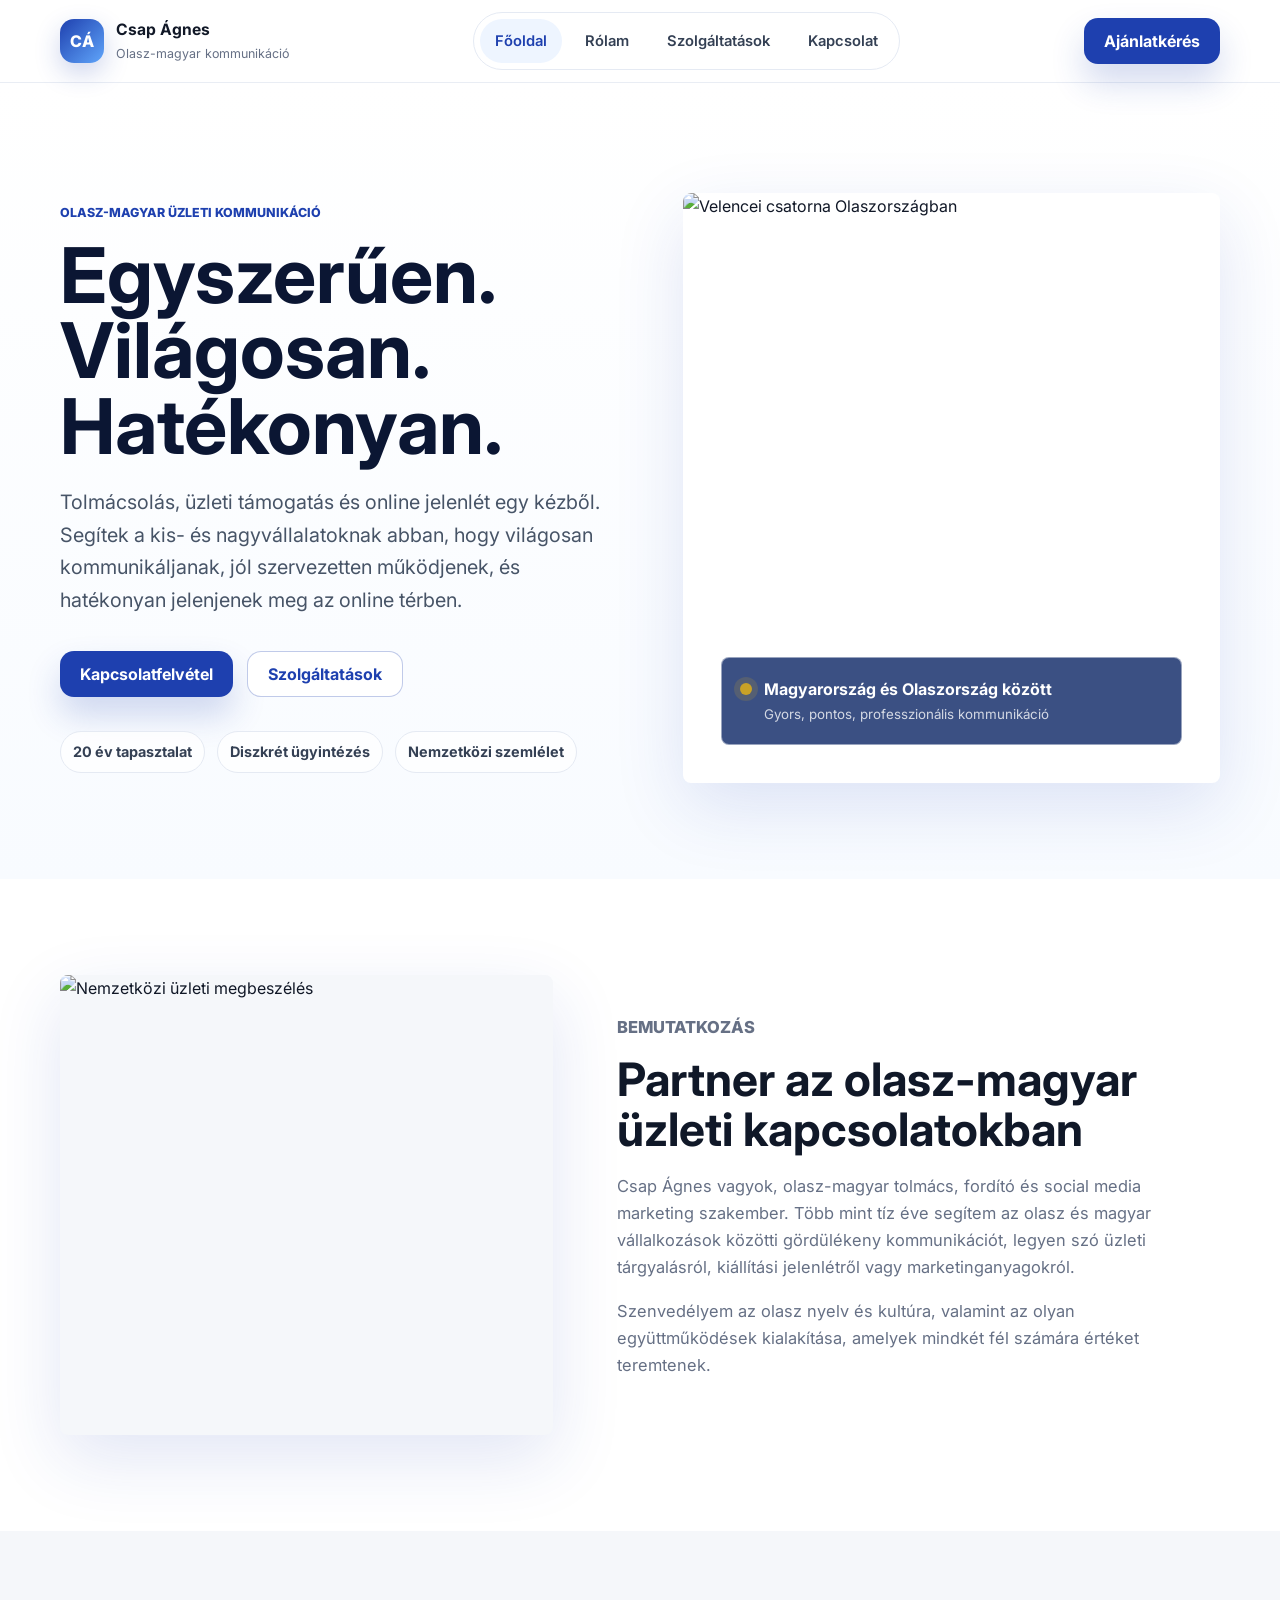
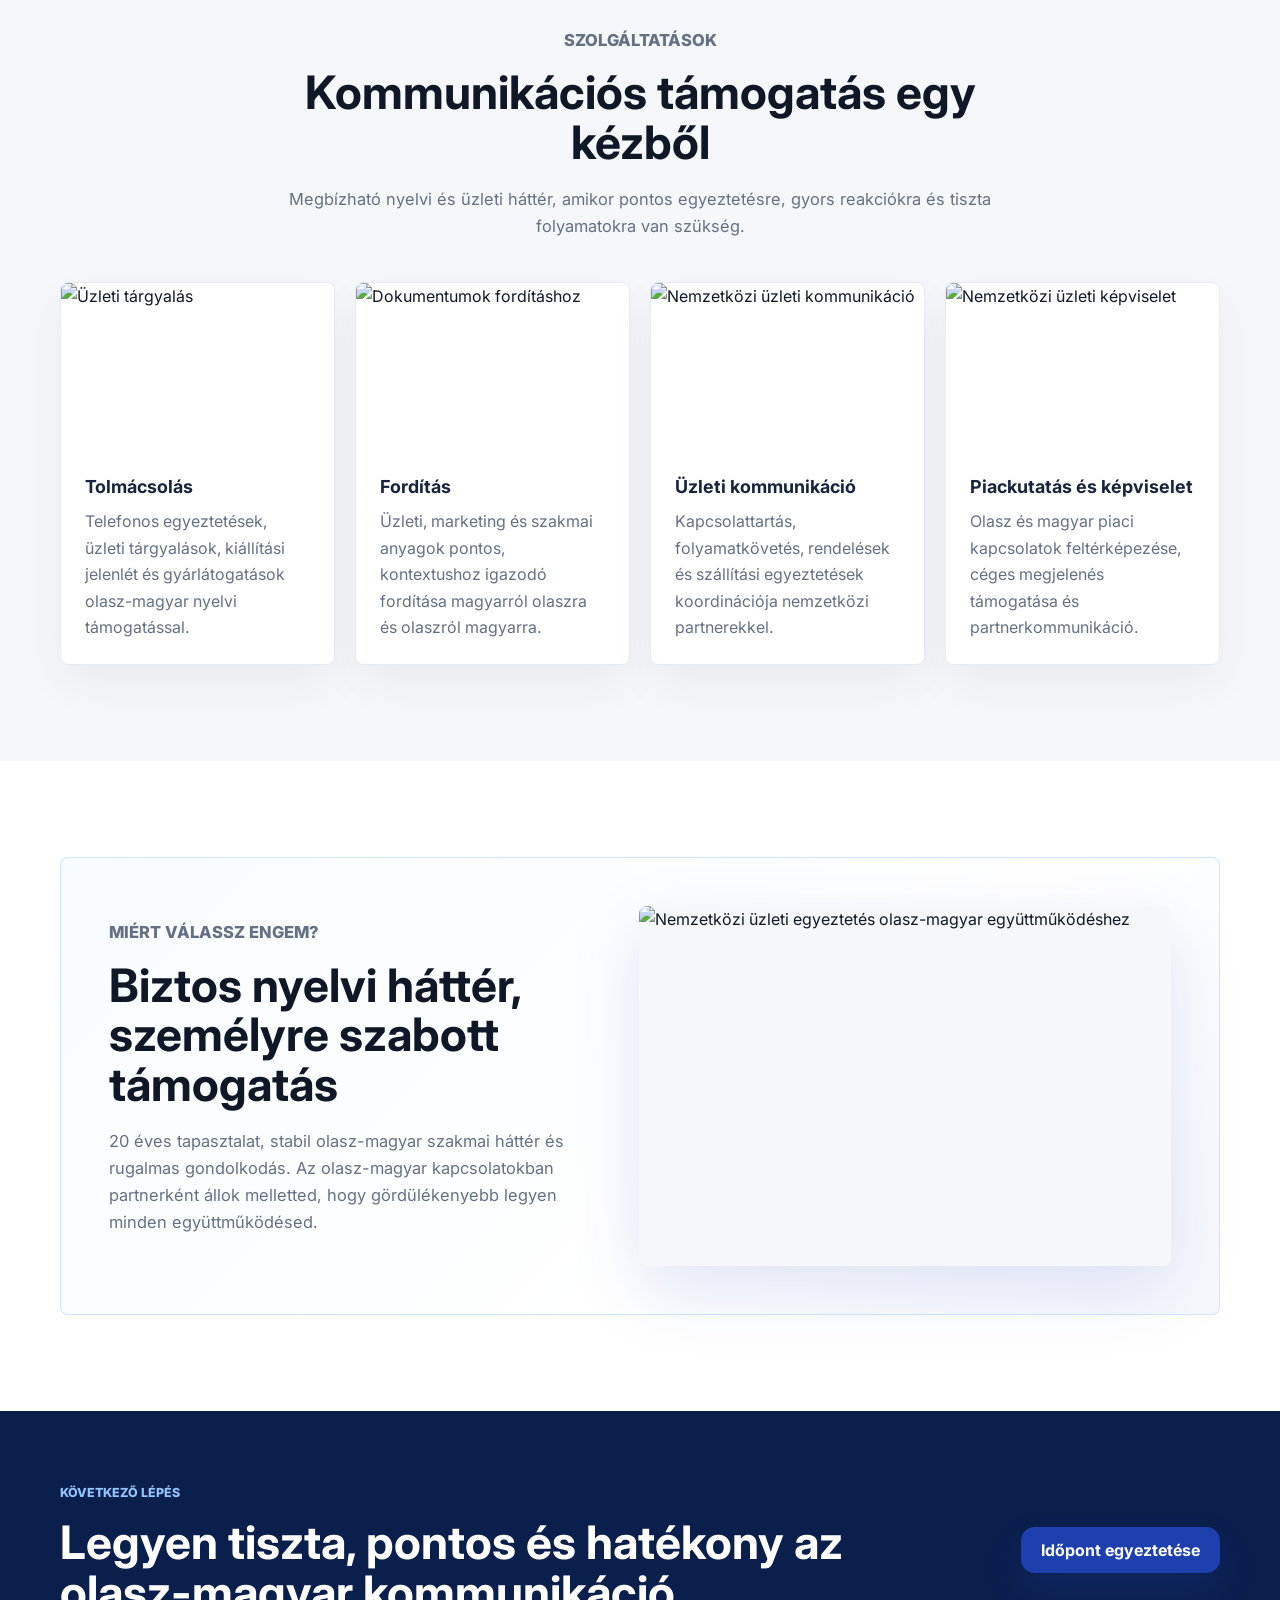
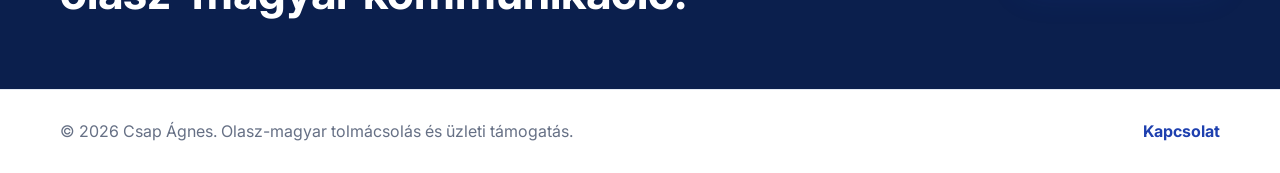
==== index.html @ 487586f5 "Name fix" ====
<!DOCTYPE html>
<html lang="hu">
<head>
    <meta charset="UTF-8">
    <meta name="viewport" content="width=device-width, initial-scale=1.0">
    <meta name="description" content="Olasz-magyar tolmácsolás, fordítás és üzleti kommunikációs támogatás vállalatoknak.">
    <title>Csap Ágnes | Olasz-magyar tolmács és üzleti támogatás</title>
    <link rel="preconnect" href="https://fonts.googleapis.com">
    <link rel="preconnect" href="https://fonts.gstatic.com" crossorigin>
    <link href="https://fonts.googleapis.com/css2?family=Inter:wght@400;500;600;700;800&display=swap" rel="stylesheet">
    <link rel="stylesheet" href="css/style.css">
</head>
<body>
<header class="site-header">
    <nav class="navbar container" aria-label="Fő navigáció">
        <a class="brand" href="index.html" aria-label="Csap Ágnes főoldal">
            <span class="brand-mark">CÁ</span>
            <span>
                    <strong>Csap Ágnes</strong>
                    <small>Olasz-magyar kommunikáció</small>
                </span>
        </a>
        <div class="nav-links">
            <a class="active" href="index.html">Főoldal</a>
            <a href="rolam.html">Rólam</a>
            <a href="szolgaltatasok.html">Szolgáltatások</a>
            <a href="kapcsolat.html">Kapcsolat</a>
        </div>
        <a class="nav-cta" href="kapcsolat.html">Ajánlatkérés</a>
    </nav>
</header>

<main>
    <section class="hero section">
        <div class="container hero-grid">
            <div class="hero-copy">
                <p class="eyebrow">Olasz-magyar üzleti kommunikáció</p>
                <h1>Egyszerűen. Világosan. Hatékonyan.</h1>
                <p class="lead">Tolmácsolás, üzleti támogatás és online jelenlét egy kézből. Segítek a kis- és nagyvállalatoknak abban, hogy világosan kommunikáljanak, jól szervezetten működjenek, és hatékonyan jelenjenek meg az online térben.</p>
                <div class="hero-actions">
                    <a class="btn btn-primary" href="kapcsolat.html">Kapcsolatfelvétel</a>
                    <a class="btn btn-secondary" href="szolgaltatasok.html">Szolgáltatások</a>
                </div>
                <div class="trust-row" aria-label="Fő értékek">
                    <span>20 év tapasztalat</span>
                    <span>Diszkrét ügyintézés</span>
                    <span>Nemzetközi szemlélet</span>
                </div>
            </div>
            <div class="hero-media hero-collage" aria-label="Olasz üzleti és kulturális környezet">
                <img class="hero-main-img" src="https://images.unsplash.com/photo-1523906834658-6e24ef2386f9?auto=format&fit=crop&w=1100&q=82" alt="Velencei csatorna Olaszországban">
                <div class="floating-card">
                    <span class="status-dot"></span>
                    <strong>Magyarország és Olaszország között</strong>
                    <small>Gyors, pontos, professzionális kommunikáció</small>
                </div>
            </div>
        </div>
    </section>

    <section class="section intro-section">
        <div class="container split visual-split">
            <div class="feature-image">
                <img src="https://images.unsplash.com/photo-1551836022-d5d88e9218df?auto=format&fit=crop&w=1000&q=82" alt="Nemzetközi üzleti megbeszélés">
            </div>
            <div class="rich-text">
                <p class="eyebrow">Bemutatkozás</p>
                <h2>Partner az olasz-magyar üzleti kapcsolatokban</h2>
                <p>Csap Ágnes vagyok, olasz-magyar tolmács, fordító és social media marketing szakember. Több mint tíz éve segítem az olasz és magyar vállalkozások közötti gördülékeny kommunikációt, legyen szó üzleti tárgyalásról, kiállítási jelenlétről vagy marketinganyagokról.</p>
                <p>Szenvedélyem az olasz nyelv és kultúra, valamint az olyan együttműködések kialakítása, amelyek mindkét fél számára értéket teremtenek.</p>
            </div>
        </div>
    </section>

    <section class="section services-section">
        <div class="container">
            <div class="section-heading">
                <p class="eyebrow">Szolgáltatások</p>
                <h2>Kommunikációs támogatás egy kézből</h2>
                <p>Megbízható nyelvi és üzleti háttér, amikor pontos egyeztetésre, gyors reakciókra és tiszta folyamatokra van szükség.</p>
            </div>
            <div class="service-grid image-service-grid">
                <article class="service-card">
                    <img src="https://images.unsplash.com/photo-1556761175-b413da4baf72?auto=format&fit=crop&w=700&q=80" alt="Üzleti tárgyalás">
                    <h3>Tolmácsolás</h3>
                    <p>Telefonos egyeztetések, üzleti tárgyalások, kiállítási jelenlét és gyárlátogatások olasz-magyar nyelvi támogatással.</p>
                </article>
                <article class="service-card">
                    <img src="https://images.unsplash.com/photo-1450101499163-c8848c66ca85?auto=format&fit=crop&w=700&q=80" alt="Dokumentumok fordításhoz">
                    <h3>Fordítás</h3>
                    <p>Üzleti, marketing és szakmai anyagok pontos, kontextushoz igazodó fordítása magyarról olaszra és olaszról magyarra.</p>
                </article>
                <article class="service-card">
                    <img src="https://images.unsplash.com/photo-1552664730-d307ca884978?auto=format&fit=crop&w=700&q=80" alt="Nemzetközi üzleti kommunikáció">
                    <h3>Üzleti kommunikáció</h3>
                    <p>Kapcsolattartás, folyamatkövetés, rendelések és szállítási egyeztetések koordinációja nemzetközi partnerekkel.</p>
                </article>
                <article class="service-card">
                    <img src="https://images.unsplash.com/photo-1512453979798-5ea266f8880c?auto=format&fit=crop&w=700&q=80" alt="Nemzetközi üzleti képviselet">
                    <h3>Piackutatás és képviselet</h3>
                    <p>Olasz és magyar piaci kapcsolatok feltérképezése, céges megjelenés támogatása és partnerkommunikáció.</p>
                </article>
            </div>
        </div>
    </section>

    <section class="section why-section">
        <div class="container why-panel visual-panel">
            <div>
                <p class="eyebrow">Miért válassz engem?</p>
                <h2>Biztos nyelvi háttér, személyre szabott támogatás</h2>
                <p>20 éves tapasztalat, stabil olasz-magyar szakmai háttér és rugalmas gondolkodás. Az olasz-magyar kapcsolatokban partnerként állok melletted, hogy gördülékenyebb legyen minden együttműködésed.</p>
            </div>
            <img src="https://images.unsplash.com/photo-1556761175-b413da4baf72?auto=format&fit=crop&w=900&q=82" alt="Nemzetközi üzleti egyeztetés olasz-magyar együttműködéshez">
        </div>
    </section>

    <section class="cta-section">
        <div class="container cta-inner">
            <div>
                <p class="eyebrow">Következő lépés</p>
                <h2>Legyen tiszta, pontos és hatékony az olasz-magyar kommunikáció.</h2>
            </div>
            <a class="btn btn-primary" href="kapcsolat.html">Időpont egyeztetése</a>
        </div>
    </section>
</main>

<footer class="site-footer">
    <div class="container footer-inner">
        <p>© 2026 Csap Ágnes. Olasz-magyar tolmácsolás és üzleti támogatás.</p>
        <a href="kapcsolat.html">Kapcsolat</a>
    </div>
</footer>
</body>
</html>
---- css/style.css ----
:root {
    --blue-950: #0b1f4d;
    --blue-900: #102a68;
    --blue-800: #1e40af;
    --blue-600: #2563eb;
    --blue-300: #60a5fa;
    --gold: #c9a227;
    --green: #17815d;
    --red: #b42318;
    --ink: #111827;
    --muted: #667085;
    --line: #e5eaf3;
    --surface: #ffffff;
    --soft: #f5f7fa;
    --soft-blue: #eef5ff;
    --shadow: 0 24px 70px rgba(30, 64, 175, 0.13);
}

* {
    box-sizing: border-box;
}

html {
    scroll-behavior: smooth;
}

body {
    margin: 0;
    font-family: "Inter", Arial, sans-serif;
    color: var(--ink);
    background: var(--surface);
    line-height: 1.65;
}

img {
    display: block;
    width: 100%;
    max-width: 100%;
}

a {
    color: inherit;
    text-decoration: none;
}

button,
input,
select,
textarea {
    font: inherit;
}

.container {
    width: min(1160px, calc(100% - 40px));
    margin: 0 auto;
}

.section {
    padding: 96px 0;
}

.site-header {
    position: sticky;
    top: 0;
    z-index: 50;
    background: rgba(255, 255, 255, 0.92);
    border-bottom: 1px solid rgba(229, 234, 243, 0.85);
    backdrop-filter: blur(18px);
}

.navbar {
    min-height: 82px;
    display: flex;
    align-items: center;
    justify-content: space-between;
    gap: 28px;
}

.brand {
    display: inline-flex;
    align-items: center;
    gap: 12px;
    min-width: max-content;
}

.brand-mark,
.profile-initials {
    width: 44px;
    height: 44px;
    display: inline-grid;
    place-items: center;
    border-radius: 14px;
    color: #ffffff;
    font-weight: 800;
    background: linear-gradient(135deg, var(--blue-800), var(--blue-300));
    box-shadow: 0 10px 26px rgba(30, 64, 175, 0.22);
}

.brand strong,
.brand small {
    display: block;
}

.brand strong {
    font-size: 0.98rem;
    letter-spacing: 0;
}

.brand small {
    margin-top: 1px;
    color: var(--muted);
    font-size: 0.78rem;
}

.nav-links {
    display: flex;
    align-items: center;
    justify-content: center;
    gap: 8px;
    padding: 6px;
    border: 1px solid var(--line);
    border-radius: 999px;
    background: #ffffff;
}

.nav-links a {
    padding: 10px 15px;
    color: #344054;
    font-size: 0.92rem;
    font-weight: 600;
    border-radius: 999px;
    transition: color 180ms ease, background 180ms ease;
}

.nav-links a:hover,
.nav-links a.active {
    color: var(--blue-800);
    background: var(--soft-blue);
}

.nav-cta,
.btn {
    display: inline-flex;
    align-items: center;
    justify-content: center;
    min-height: 46px;
    padding: 0 20px;
    border: 0;
    border-radius: 14px;
    font-weight: 700;
    cursor: pointer;
    transition: transform 180ms ease, box-shadow 180ms ease, background 180ms ease, border-color 180ms ease;
}

.nav-cta,
.btn-primary {
    color: #ffffff;
    background: var(--blue-800);
    box-shadow: 0 18px 34px rgba(30, 64, 175, 0.2);
}

.btn:hover,
.nav-cta:hover {
    transform: translateY(-2px);
}

.btn-primary:hover,
.nav-cta:hover {
    background: var(--blue-900);
}

.btn-secondary {
    color: var(--blue-800);
    border: 1px solid rgba(30, 64, 175, 0.28);
    background: #ffffff;
}

.btn-secondary:hover {
    border-color: var(--blue-800);
    box-shadow: 0 16px 30px rgba(16, 42, 104, 0.08);
}

.hero,
.page-hero {
    position: relative;
    overflow: hidden;
    background: linear-gradient(180deg, #ffffff 0%, #f8fbff 100%);
}

.hero {
    padding-top: 110px;
}

.hero-grid,
.page-hero-grid,
.split,
.content-grid,
.cta-inner,
.contact-grid,
.testimonial-layout {
    display: grid;
    align-items: center;
    gap: 64px;
}

.hero-grid {
    grid-template-columns: minmax(0, 1.02fr) minmax(360px, 0.98fr);
}

.page-hero-grid,
.split,
.content-grid,
.contact-grid,
.testimonial-layout {
    grid-template-columns: minmax(0, 0.9fr) minmax(0, 1.1fr);
}

.eyebrow {
    margin: 0 0 14px;
    color: var(--blue-800);
    font-size: 0.78rem;
    font-weight: 800;
    letter-spacing: 0;
    text-transform: uppercase;
}

h1,
h2,
h3,
p {
    margin-top: 0;
}

h1 {
    max-width: 760px;
    margin-bottom: 22px;
    color: #0b1633;
    font-size: clamp(2.7rem, 6vw, 5.35rem);
    line-height: 0.98;
    letter-spacing: 0;
}

.page-hero h1 {
    font-size: clamp(2.35rem, 4.8vw, 4.55rem);
    line-height: 1.04;
}

h2 {
    margin-bottom: 18px;
    color: #101828;
    font-size: clamp(2rem, 3.6vw, 3.35rem);
    line-height: 1.08;
    letter-spacing: 0;
}

h3 {
    margin-bottom: 10px;
    color: #18233d;
    font-size: 1.12rem;
    line-height: 1.3;
}

.lead {
    max-width: 700px;
    color: #475467;
    font-size: clamp(1.05rem, 2vw, 1.24rem);
}

.hero-actions {
    display: flex;
    flex-wrap: wrap;
    gap: 14px;
    margin-top: 34px;
}

.trust-row {
    display: flex;
    flex-wrap: wrap;
    gap: 12px;
    margin-top: 34px;
}

.trust-row span {
    padding: 8px 12px;
    color: #344054;
    font-size: 0.9rem;
    font-weight: 700;
    border: 1px solid var(--line);
    border-radius: 999px;
    background: rgba(255, 255, 255, 0.78);
}

.hero-media,
.feature-image,
.portrait-card,
.contact-image-card,
.services-photo-stack,
.visual-panel img,
.testimonial-layout > img {
    border-radius: 8px;
    overflow: hidden;
    box-shadow: var(--shadow);
    background: var(--soft);
}

.hero-collage {
    position: relative;
    min-height: 590px;
    padding: 0;
    background: #ffffff;
}

.hero-main-img {
    height: 100%;
    min-height: 554px;
    object-fit: cover;
    border-radius: 8px;
}

.floating-card {
    position: absolute;
    left: 38px;
    right: 38px;
    bottom: 38px;
    z-index: 2;
    display: grid;
    grid-template-columns: auto 1fr;
    gap: 2px 12px;
    align-items: center;
    padding: 18px;
    border: 1px solid rgba(255, 255, 255, 0.48);
    border-radius: 8px;
    color: #ffffff;
    background: rgba(16, 42, 104, 0.82);
    backdrop-filter: blur(14px);
}

.floating-card small {
    grid-column: 2;
    color: rgba(255, 255, 255, 0.78);
}

.status-dot {
    width: 12px;
    height: 12px;
    border-radius: 999px;
    background: var(--gold);
    box-shadow: 0 0 0 6px rgba(201, 162, 39, 0.18);
}

.inline-image-grid img,
.image-side-panel img {
    height: 230px;
    object-fit: cover;
    border-radius: 8px;
    box-shadow: 0 16px 42px rgba(16, 24, 40, 0.08);
}

.intro-section,
.education-section,
.why-section,
.process-section,
.contact-section {
    background: #ffffff;
}

.visual-split {
    align-items: center;
}

.feature-image img,
.visual-panel img,
.testimonial-layout > img,
.contact-image-card img {
    height: 460px;
    object-fit: cover;
}

.rich-text p,
.article-body p,
.side-panel p,
.section-heading p,
.why-panel p,
.testimonial-card p,
.process-panel p,
.contact-panel p {
    color: var(--muted);
    font-size: 1.03rem;
}

.services-section,
.story-section,
.service-list-section,
.testimonial-section {
    background: var(--soft);
}

.section-heading {
    max-width: 730px;
    margin: 0 auto 42px;
    text-align: center;
}

.section-heading.align-left {
    margin-left: 0;
    text-align: left;
}

.service-grid {
    display: grid;
    grid-template-columns: repeat(4, minmax(0, 1fr));
    gap: 20px;
}

.service-card {
    min-height: 295px;
    border: 1px solid var(--line);
    border-radius: 8px;
    background: #ffffff;
    box-shadow: 0 18px 46px rgba(16, 24, 40, 0.05);
    transition: transform 180ms ease, box-shadow 180ms ease, border-color 180ms ease;
}

.image-service-grid .service-card {
    overflow: hidden;
}

.image-service-grid .service-card img {
    height: 168px;
    object-fit: cover;
}

.service-card h3,
.service-card p {
    padding-left: 24px;
    padding-right: 24px;
}

.service-card h3 {
    padding-top: 24px;
}

.service-card p {
    margin-bottom: 24px;
    color: var(--muted);
}

.service-card:hover {
    transform: translateY(-4px);
    border-color: rgba(96, 165, 250, 0.7);
    box-shadow: 0 24px 54px rgba(30, 64, 175, 0.11);
}

.why-panel,
.process-panel {
    display: grid;
    grid-template-columns: minmax(0, 0.95fr) minmax(0, 1.05fr);
    gap: 48px;
    align-items: center;
    padding: 48px;
    border: 1px solid rgba(96, 165, 250, 0.28);
    border-radius: 8px;
    background: linear-gradient(135deg, #f8fbff 0%, #ffffff 62%, #f6f8fc 100%);
}

.visual-panel img {
    height: 360px;
}

.cta-section {
    padding: 72px 0;
    background: var(--blue-950);
}

.cta-inner {
    grid-template-columns: 1fr auto;
}

.cta-section .eyebrow {
    color: #93c5fd;
}

.cta-section h2 {
    max-width: 820px;
    margin-bottom: 0;
    color: #ffffff;
}

.profile-card,
.side-panel,
.services-intro-card,
.testimonial-card,
.contact-panel,
.contact-form {
    border: 1px solid var(--line);
    border-radius: 8px;
    background: #ffffff;
    box-shadow: 0 20px 52px rgba(16, 24, 40, 0.06);
}

.portrait-card {
    overflow: hidden;
}

.portrait-card > img {
    height: 420px;
    object-fit: cover;
}

.portrait-card > div {
    padding: 24px;
    background: #ffffff;
}

.profile-initials {
    width: 66px;
    height: 66px;
    margin-bottom: 18px;
    border-radius: 18px;
    font-size: 1.25rem;
}

.content-grid {
    align-items: start;
}

.side-panel {
    position: sticky;
    top: 112px;
    padding: 28px;
}

.image-side-panel img {
    margin-bottom: 28px;
}

.article-body {
    padding: 4px 0;
}

.article-body p {
    margin-bottom: 24px;
    font-size: 1.08rem;
}

.timeline {
    display: grid;
    gap: 18px;
}

.timeline-item {
    display: grid;
    grid-template-columns: 18px 1fr;
    gap: 18px;
    padding: 24px;
    border: 1px solid var(--line);
    border-radius: 8px;
    background: #ffffff;
    box-shadow: 0 14px 34px rgba(16, 24, 40, 0.04);
}

.timeline-item span {
    width: 14px;
    height: 14px;
    margin-top: 6px;
    border-radius: 999px;
    background: var(--blue-800);
    box-shadow: 0 0 0 6px var(--soft-blue);
}

.timeline-item h3,
.timeline-item p {
    margin-bottom: 0;
}

.timeline-item p {
    color: var(--muted);
}

.testimonial-card {
    padding: 48px;
}

blockquote {
    margin: 0 0 22px;
    color: #18233d;
    font-size: clamp(1.25rem, 2.2vw, 1.7rem);
    font-weight: 700;
    line-height: 1.42;
}

.services-photo-stack {
    position: relative;
    min-height: 480px;
    background: #ffffff;
}

.services-photo-stack img {
    height: 480px;
    object-fit: cover;
}

.accordion-grid {
    display: grid;
    grid-template-columns: repeat(2, minmax(0, 1fr));
    gap: 18px;
}

.service-accordion {
    border: 1px solid var(--line);
    border-radius: 8px;
    background: #ffffff;
    box-shadow: 0 16px 42px rgba(16, 24, 40, 0.045);
    transition: border-color 180ms ease, box-shadow 180ms ease, transform 180ms ease;
}

.service-accordion:hover,
.service-accordion[open] {
    border-color: rgba(96, 165, 250, 0.72);
    box-shadow: 0 22px 54px rgba(30, 64, 175, 0.1);
}

.service-accordion[open] {
    transform: translateY(-2px);
}

.service-accordion summary {
    display: grid;
    grid-template-columns: auto 1fr auto;
    align-items: center;
    gap: 16px;
    min-height: 104px;
    padding: 24px;
    cursor: pointer;
    list-style: none;
}

.service-accordion summary::-webkit-details-marker {
    display: none;
}

.service-number {
    width: 42px;
    height: 42px;
    display: inline-grid;
    place-items: center;
    color: var(--blue-800);
    font-size: 0.82rem;
    font-weight: 800;
    border-radius: 14px;
    background: var(--soft-blue);
}

.service-title {
    color: #172036;
    font-size: clamp(1rem, 1.7vw, 1.22rem);
    font-weight: 800;
    line-height: 1.28;
}

.summary-icon {
    position: relative;
    width: 34px;
    height: 34px;
    border: 1px solid rgba(30, 64, 175, 0.22);
    border-radius: 999px;
    background: #ffffff;
}

.summary-icon::before,
.summary-icon::after {
    content: "";
    position: absolute;
    top: 50%;
    left: 50%;
    width: 13px;
    height: 2px;
    border-radius: 999px;
    background: var(--blue-800);
    transform: translate(-50%, -50%);
    transition: transform 180ms ease;
}

.summary-icon::after {
    transform: translate(-50%, -50%) rotate(90deg);
}

.service-accordion[open] .summary-icon::after {
    transform: translate(-50%, -50%) rotate(0deg);
}

.accordion-content {
    padding: 0 24px 26px 82px;
}

.accordion-content p {
    margin-bottom: 0;
    color: var(--muted);
}

.contact-image-card img {
    height: 520px;
}

.contact-grid {
    align-items: start;
}

.contact-panel,
.contact-form {
    padding: 38px;
}

.contact-info-list {
    display: grid;
    gap: 14px;
    margin-top: 28px;
}

.contact-info-list div {
    padding: 18px;
    border: 1px solid var(--line);
    border-radius: 8px;
    background: var(--soft);
}

.contact-info-list span,
.contact-info-list strong {
    display: block;
}

.contact-info-list span {
    color: var(--muted);
    font-size: 0.88rem;
}

.contact-info-list strong {
    color: #172036;
}

.contact-form {
    display: grid;
    gap: 18px;
}

.contact-form label {
    display: grid;
    gap: 8px;
    color: #344054;
    font-weight: 700;
}

.contact-form input,
.contact-form select,
.contact-form textarea {
    width: 100%;
    border: 1px solid #d8e0ed;
    border-radius: 12px;
    padding: 13px 14px;
    color: var(--ink);
    background: #ffffff;
    outline: none;
    transition: border-color 180ms ease, box-shadow 180ms ease;
}

.contact-form input:focus,
.contact-form select:focus,
.contact-form textarea:focus {
    border-color: var(--blue-300);
    box-shadow: 0 0 0 4px rgba(96, 165, 250, 0.16);
}

.form-alt-contact {
    display: grid;
    gap: 12px;
    margin-top: 6px;
    padding-top: 18px;
    border-top: 1px solid var(--line);
}

.form-alt-contact > span {
    color: var(--muted);
    font-size: 0.92rem;
    text-align: center;
}

.form-alt-buttons {
    display: flex;
    flex-wrap: wrap;
    gap: 10px;
    justify-content: center;
}

.btn-small {
    min-height: 40px;
    padding: 0 16px;
    font-size: 0.88rem;
}

.form-feedback {
    margin: 0;
    padding: 13px 14px;
    border-radius: 12px;
    font-size: 0.92rem;
    font-weight: 600;
}

.form-feedback:empty {
    display: none;
}

.form-feedback-success {
    color: var(--green);
    background: rgba(23, 129, 93, 0.1);
}

.form-feedback-error {
    color: var(--red);
    background: rgba(180, 35, 24, 0.08);
}

.site-footer {
    padding: 28px 0;
    color: #667085;
    border-top: 1px solid var(--line);
    background: #ffffff;
}

.footer-inner {
    display: flex;
    align-items: center;
    justify-content: space-between;
    gap: 20px;
}

.footer-inner p {
    margin-bottom: 0;
}

.footer-inner a {
    color: var(--blue-800);
    font-weight: 700;
}

@media (max-width: 1040px) {
    .navbar {
        flex-wrap: wrap;
        padding: 14px 0;
    }

    .nav-links {
        order: 3;
        width: 100%;
        justify-content: flex-start;
        overflow-x: auto;
    }

    .hero-grid,
    .page-hero-grid,
    .split,
    .content-grid,
    .why-panel,
    .process-panel,
    .cta-inner,
    .contact-grid,
    .testimonial-layout {
        grid-template-columns: 1fr;
    }

    .service-grid,
    .accordion-grid {
        grid-template-columns: repeat(2, minmax(0, 1fr));
    }

    .side-panel {
        position: static;
    }
}

@media (max-width: 760px) {
    .container {
        width: min(100% - 28px, 1160px);
    }

    .section {
        padding: 70px 0;
    }

    .hero {
        padding-top: 76px;
    }

    .navbar {
        gap: 16px;
    }

    .nav-cta {
        display: none;
    }

    .nav-links a {
        padding: 9px 12px;
        font-size: 0.86rem;
    }

    h1 {
        font-size: 2.62rem;
    }

    h2 {
        font-size: 2rem;
    }

    .hero-collage,
    .portrait-card,
    .services-photo-stack {
        min-height: auto;
    }

    .hero-main-img,
    .portrait-card > img,
    .services-photo-stack img,
    .contact-image-card img,
    .feature-image img,
    .visual-panel img,
    .testimonial-layout > img {
        min-height: 0;
        height: 360px;
    }

    .hero-collage {
        display: flex;
        flex-direction: column;
        gap: 16px;
    }

    .hero-main-img {
        border-radius: 8px;
    }

    .floating-card {
        position: static;
        left: auto;
        right: auto;
        bottom: auto;
    }

    .hero-actions,
    .hero-actions .btn {
        width: 100%;
    }

    .service-grid,
    .accordion-grid {
        grid-template-columns: 1fr;
    }

    .why-panel,
    .process-panel,
    .profile-card,
    .side-panel,
    .services-intro-card,
    .testimonial-card,
    .contact-panel,
    .contact-form {
        padding: 28px;
    }

    .service-accordion summary {
        grid-template-columns: auto 1fr;
        min-height: auto;
        padding: 22px;
    }

    .summary-icon {
        grid-column: 1 / -1;
        justify-self: end;
        margin-top: -8px;
    }

    .accordion-content {
        padding: 0 22px 24px;
    }

    .cta-inner .btn {
        width: 100%;
    }

    .footer-inner {
        align-items: flex-start;
        flex-direction: column;
    }
}

@media (max-width: 460px) {
    .nav-links {
        gap: 3px;
        padding: 5px;
    }

    .nav-links a {
        padding: 8px 9px;
        font-size: 0.78rem;
    }

    .page-hero-grid,
    .hero-grid {
        gap: 38px;
    }
}
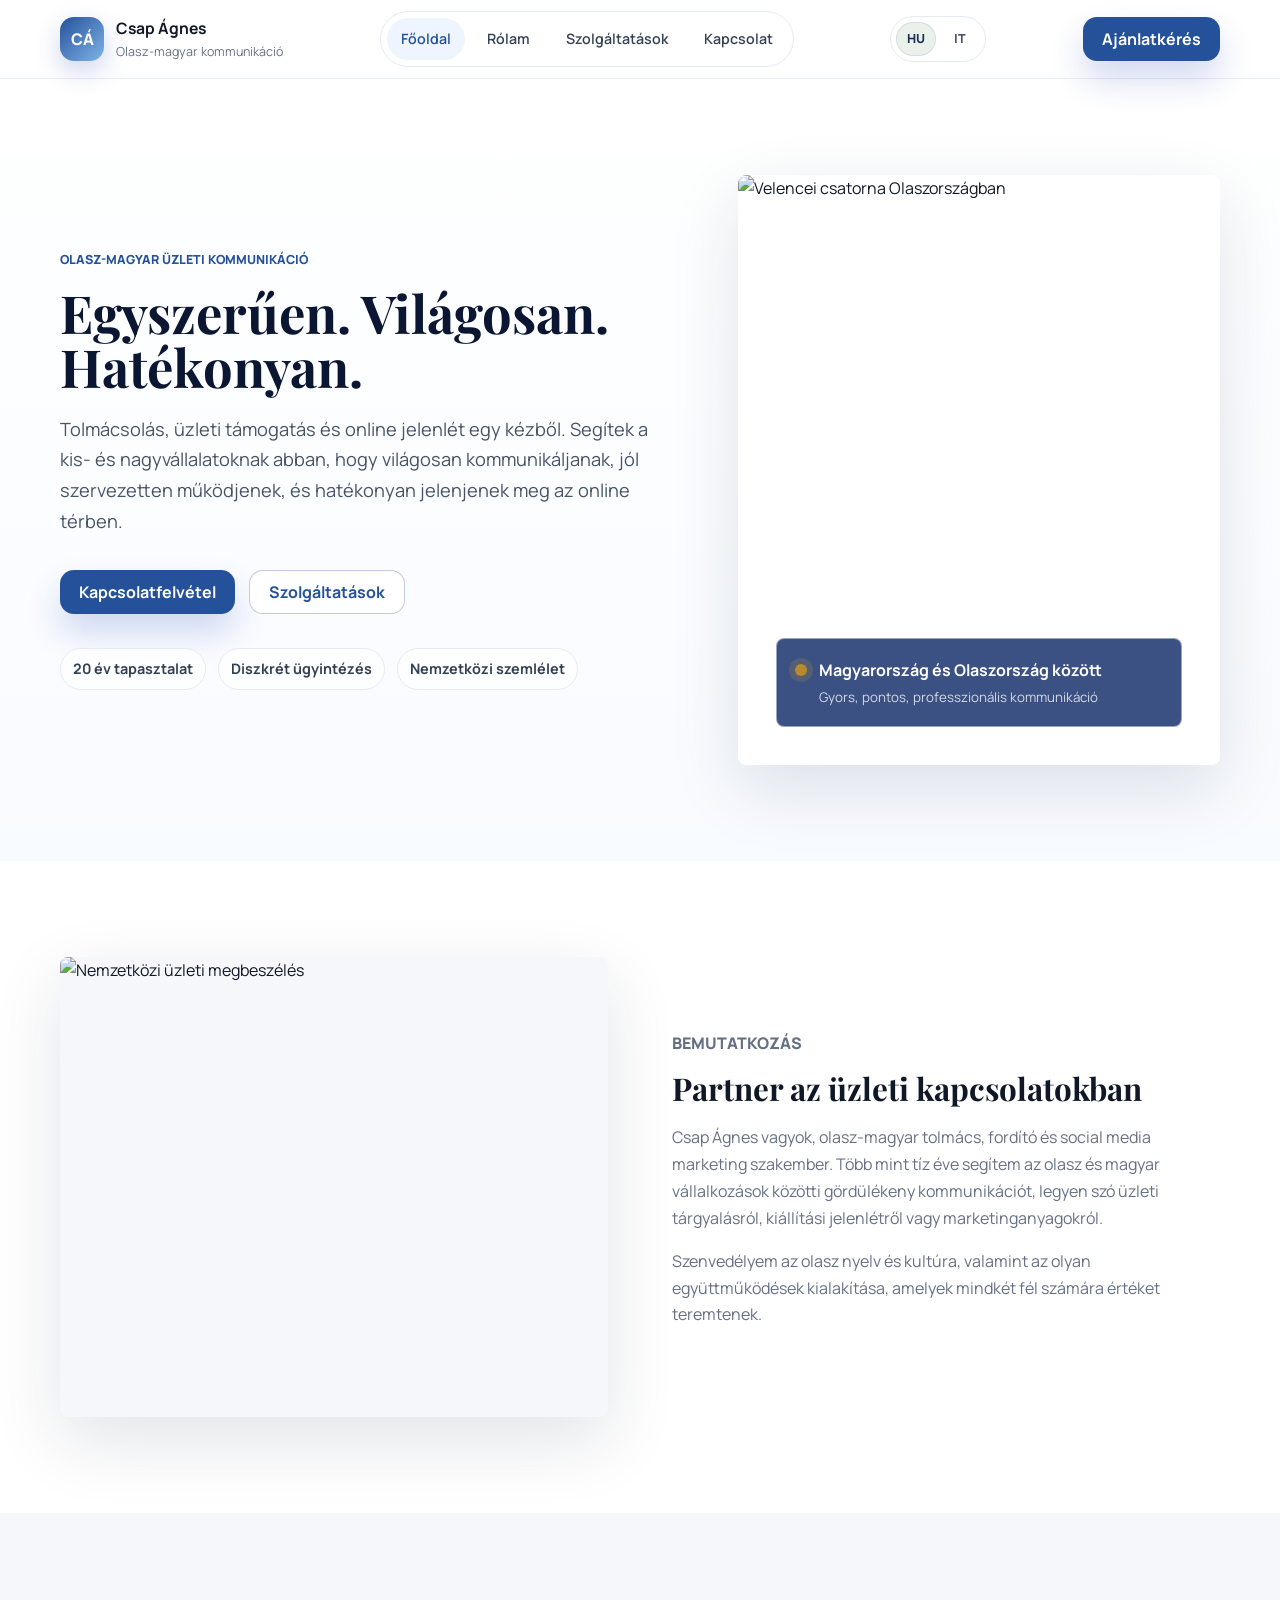
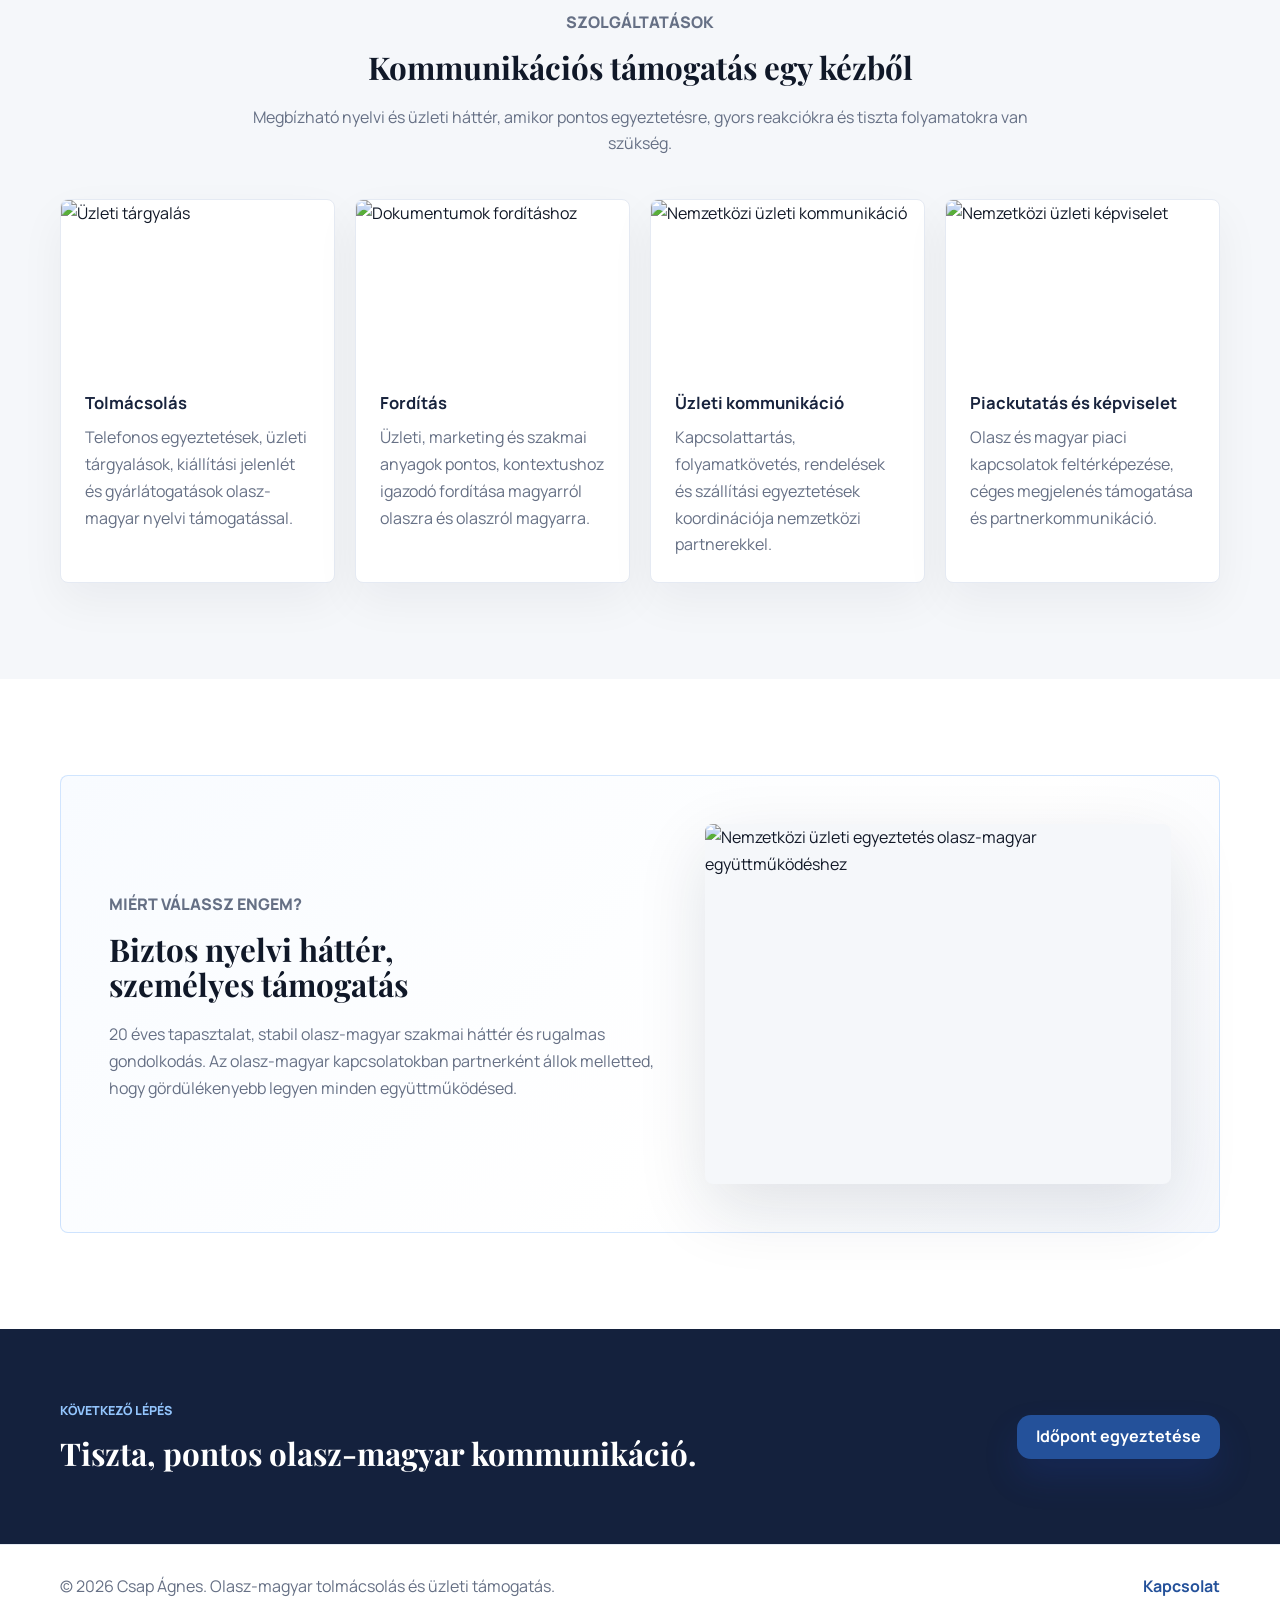
==== commit 7a875029: "312" ====
--- a/index.html
+++ b/index.html
@@ -7,7 +7,7 @@
     <title>Csap Ágnes | Olasz-magyar tolmács és üzleti támogatás</title>
     <link rel="preconnect" href="https://fonts.googleapis.com">
     <link rel="preconnect" href="https://fonts.gstatic.com" crossorigin>
-    <link href="https://fonts.googleapis.com/css2?family=Inter:wght@400;500;600;700;800&display=swap" rel="stylesheet">
+    <link href="https://fonts.googleapis.com/css2?family=Manrope:wght@400;500;600;700;800&family=Playfair+Display:wght@600;700&display=swap" rel="stylesheet">
     <link rel="stylesheet" href="css/style.css">
 </head>
 <body>
@@ -25,6 +25,10 @@
             <a href="rolam.html">Rólam</a>
             <a href="szolgaltatasok.html">Szolgáltatások</a>
             <a href="kapcsolat.html">Kapcsolat</a>
+        </div>
+        <div class="language-switcher" aria-label="Nyelvválasztás">
+            <button type="button" class="active" data-lang="hu" aria-pressed="true">HU</button>
+            <button type="button" data-lang="it" aria-pressed="false">IT</button>
         </div>
         <a class="nav-cta" href="kapcsolat.html">Ajánlatkérés</a>
     </nav>
@@ -65,7 +69,7 @@
             </div>
             <div class="rich-text">
                 <p class="eyebrow">Bemutatkozás</p>
-                <h2>Partner az olasz-magyar üzleti kapcsolatokban</h2>
+                <h2>Partner az üzleti kapcsolatokban</h2>
                 <p>Csap Ágnes vagyok, olasz-magyar tolmács, fordító és social media marketing szakember. Több mint tíz éve segítem az olasz és magyar vállalkozások közötti gördülékeny kommunikációt, legyen szó üzleti tárgyalásról, kiállítási jelenlétről vagy marketinganyagokról.</p>
                 <p>Szenvedélyem az olasz nyelv és kultúra, valamint az olyan együttműködések kialakítása, amelyek mindkét fél számára értéket teremtenek.</p>
             </div>
@@ -108,7 +112,7 @@
         <div class="container why-panel visual-panel">
             <div>
                 <p class="eyebrow">Miért válassz engem?</p>
-                <h2>Biztos nyelvi háttér, személyre szabott támogatás</h2>
+                <h2>Biztos nyelvi háttér, személyes támogatás</h2>
                 <p>20 éves tapasztalat, stabil olasz-magyar szakmai háttér és rugalmas gondolkodás. Az olasz-magyar kapcsolatokban partnerként állok melletted, hogy gördülékenyebb legyen minden együttműködésed.</p>
             </div>
             <img src="https://images.unsplash.com/photo-1556761175-b413da4baf72?auto=format&fit=crop&w=900&q=82" alt="Nemzetközi üzleti egyeztetés olasz-magyar együttműködéshez">
@@ -119,7 +123,7 @@
         <div class="container cta-inner">
             <div>
                 <p class="eyebrow">Következő lépés</p>
-                <h2>Legyen tiszta, pontos és hatékony az olasz-magyar kommunikáció.</h2>
+                <h2>Tiszta, pontos olasz-magyar kommunikáció.</h2>
             </div>
             <a class="btn btn-primary" href="kapcsolat.html">Időpont egyeztetése</a>
         </div>
@@ -132,5 +136,6 @@
         <a href="kapcsolat.html">Kapcsolat</a>
     </div>
 </footer>
+<script src="js/site.js"></script>
 </body>
-</html>+</html>
--- a/css/style.css
+++ b/css/style.css
@@ -1,10 +1,11 @@
 :root {
-    --blue-950: #0b1f4d;
-    --blue-900: #102a68;
-    --blue-800: #1e40af;
-    --blue-600: #2563eb;
-    --blue-300: #60a5fa;
-    --gold: #c9a227;
+    --blue-950: #14213d;
+    --blue-900: #1b2f57;
+    --blue-800: #24519a;
+    --blue-600: #2f6fbd;
+    --blue-300: #7fb3e8;
+    --gold: #b98a2d;
+    --sage: #eaf1eb;
     --green: #17815d;
     --red: #b42318;
     --ink: #111827;
@@ -13,7 +14,7 @@
     --surface: #ffffff;
     --soft: #f5f7fa;
     --soft-blue: #eef5ff;
-    --shadow: 0 24px 70px rgba(30, 64, 175, 0.13);
+    --shadow: 0 24px 70px rgba(20, 33, 61, 0.12);
 }
 
 * {
@@ -26,10 +27,11 @@
 
 body {
     margin: 0;
-    font-family: "Inter", Arial, sans-serif;
+    font-family: "Manrope", Arial, sans-serif;
     color: var(--ink);
     background: var(--surface);
-    line-height: 1.65;
+    font-size: 16px;
+    line-height: 1.68;
 }
 
 img {
@@ -69,11 +71,11 @@
 }
 
 .navbar {
-    min-height: 82px;
+    min-height: 78px;
     display: flex;
     align-items: center;
     justify-content: space-between;
-    gap: 28px;
+    gap: 20px;
 }
 
 .brand {
@@ -124,12 +126,46 @@
 }
 
 .nav-links a {
-    padding: 10px 15px;
+    padding: 9px 14px;
     color: #344054;
-    font-size: 0.92rem;
+    font-size: 0.89rem;
     font-weight: 600;
     border-radius: 999px;
     transition: color 180ms ease, background 180ms ease;
+}
+
+.language-switcher {
+    display: inline-flex;
+    align-items: center;
+    gap: 4px;
+    padding: 5px;
+    border: 1px solid var(--line);
+    border-radius: 999px;
+    background: #ffffff;
+}
+
+.language-switcher button {
+    min-width: 40px;
+    height: 34px;
+    padding: 0 10px;
+    border: 0;
+    border-radius: 999px;
+    color: #475467;
+    font-size: 0.78rem;
+    font-weight: 800;
+    background: transparent;
+    cursor: pointer;
+    transition: color 180ms ease, background 180ms ease, box-shadow 180ms ease;
+}
+
+.language-switcher button:hover,
+.language-switcher button.active {
+    color: var(--blue-900);
+    background: var(--sage);
+}
+
+.language-switcher button.active {
+    box-shadow: inset 0 0 0 1px rgba(36, 81, 154, 0.12);
 }
 
 .nav-links a:hover,
@@ -143,8 +179,8 @@
     display: inline-flex;
     align-items: center;
     justify-content: center;
-    min-height: 46px;
-    padding: 0 20px;
+    min-height: 44px;
+    padding: 0 19px;
     border: 0;
     border-radius: 14px;
     font-weight: 700;
@@ -188,7 +224,7 @@
 }
 
 .hero {
-    padding-top: 110px;
+    padding-top: 96px;
 }
 
 .hero-grid,
@@ -204,7 +240,7 @@
 }
 
 .hero-grid {
-    grid-template-columns: minmax(0, 1.02fr) minmax(360px, 0.98fr);
+    grid-template-columns: minmax(0, 1.12fr) minmax(340px, 0.88fr);
 }
 
 .page-hero-grid,
@@ -212,7 +248,7 @@
 .content-grid,
 .contact-grid,
 .testimonial-layout {
-    grid-template-columns: minmax(0, 0.9fr) minmax(0, 1.1fr);
+    grid-template-columns: minmax(0, 1fr) minmax(0, 1fr);
 }
 
 .eyebrow {
@@ -232,38 +268,43 @@
 }
 
 h1 {
-    max-width: 760px;
-    margin-bottom: 22px;
+    max-width: 880px;
+    margin-bottom: 20px;
     color: #0b1633;
-    font-size: clamp(2.7rem, 6vw, 5.35rem);
-    line-height: 0.98;
+    font-family: "Playfair Display", Georgia, serif;
+    font-size: clamp(2.25rem, 4.1vw, 4rem);
+    line-height: 1.04;
     letter-spacing: 0;
+    text-wrap: balance;
 }
 
 .page-hero h1 {
-    font-size: clamp(2.35rem, 4.8vw, 4.55rem);
-    line-height: 1.04;
+    max-width: 820px;
+    font-size: clamp(2.05rem, 3.25vw, 3.28rem);
+    line-height: 1.08;
 }
 
 h2 {
     margin-bottom: 18px;
     color: #101828;
-    font-size: clamp(2rem, 3.6vw, 3.35rem);
-    line-height: 1.08;
+    font-family: "Playfair Display", Georgia, serif;
+    font-size: clamp(1.65rem, 2.45vw, 2.28rem);
+    line-height: 1.14;
     letter-spacing: 0;
+    text-wrap: balance;
 }
 
 h3 {
     margin-bottom: 10px;
     color: #18233d;
-    font-size: 1.12rem;
+    font-size: 1.04rem;
     line-height: 1.3;
 }
 
 .lead {
     max-width: 700px;
     color: #475467;
-    font-size: clamp(1.05rem, 2vw, 1.24rem);
+    font-size: clamp(1rem, 1.45vw, 1.14rem);
 }
 
 .hero-actions {
@@ -359,8 +400,7 @@
 .intro-section,
 .education-section,
 .why-section,
-.process-section,
-.contact-section {
+.process-section {
     background: #ffffff;
 }
 
@@ -385,7 +425,7 @@
 .process-panel p,
 .contact-panel p {
     color: var(--muted);
-    font-size: 1.03rem;
+    font-size: 1rem;
 }
 
 .services-section,
@@ -396,7 +436,7 @@
 }
 
 .section-heading {
-    max-width: 730px;
+    max-width: 820px;
     margin: 0 auto 42px;
     text-align: center;
 }
@@ -454,7 +494,7 @@
 .why-panel,
 .process-panel {
     display: grid;
-    grid-template-columns: minmax(0, 0.95fr) minmax(0, 1.05fr);
+    grid-template-columns: minmax(0, 1.08fr) minmax(0, 0.92fr);
     gap: 48px;
     align-items: center;
     padding: 48px;
@@ -481,7 +521,7 @@
 }
 
 .cta-section h2 {
-    max-width: 820px;
+    max-width: 900px;
     margin-bottom: 0;
     color: #ffffff;
 }
@@ -500,11 +540,14 @@
 
 .portrait-card {
     overflow: hidden;
+    width: min(100%, 340px);
+    justify-self: end;
 }
 
 .portrait-card > img {
-    height: 420px;
+    height: 340px;
     object-fit: cover;
+    object-position: center 34%;
 }
 
 .portrait-card > div {
@@ -540,7 +583,7 @@
 
 .article-body p {
     margin-bottom: 24px;
-    font-size: 1.08rem;
+    font-size: 1.03rem;
 }
 
 .timeline {
@@ -584,9 +627,10 @@
 blockquote {
     margin: 0 0 22px;
     color: #18233d;
-    font-size: clamp(1.25rem, 2.2vw, 1.7rem);
+    font-family: "Playfair Display", Georgia, serif;
+    font-size: clamp(1.18rem, 1.9vw, 1.52rem);
     font-weight: 700;
-    line-height: 1.42;
+    line-height: 1.48;
 }
 
 .services-photo-stack {
@@ -653,7 +697,7 @@
 
 .service-title {
     color: #172036;
-    font-size: clamp(1rem, 1.7vw, 1.22rem);
+    font-size: clamp(0.98rem, 1.35vw, 1.12rem);
     font-weight: 800;
     line-height: 1.28;
 }
@@ -702,45 +746,114 @@
     height: 520px;
 }
 
-.contact-grid {
+.contact-section {
+    padding: 80px 0;
+    background: #f4f6f8;
+}
+
+.contact-section-header {
+    max-width: 720px;
+    margin: 0 auto 46px;
+    text-align: center;
+}
+
+.contact-section-header h2 {
+    margin-bottom: 14px;
+}
+
+.contact-section-header p:not(.eyebrow) {
+    max-width: 620px;
+    margin: 0 auto;
+    color: var(--muted);
+    font-size: 1rem;
+}
+
+.contact-card-grid {
+    display: grid;
+    grid-template-columns: minmax(0, 0.9fr) minmax(0, 1.1fr);
+    gap: 44px;
+    align-items: stretch;
+    max-width: 1040px;
+    margin: 0 auto;
+}
+
+.contact-card {
+    border: 1px solid rgba(229, 234, 243, 0.9);
+    border-radius: 16px;
+    background: #ffffff;
+    box-shadow: 0 22px 58px rgba(20, 33, 61, 0.08);
+}
+
+.contact-info-card,
+.contact-form {
+    padding: 36px;
+}
+
+.contact-info-card {
+    display: grid;
+    align-content: center;
+}
+
+.contact-info-list,
+.contact-form {
+    display: grid;
+    gap: 20px;
+}
+
+.contact-info-item {
+    display: grid;
+    grid-template-columns: auto 1fr;
+    gap: 16px;
     align-items: start;
-}
-
-.contact-panel,
-.contact-form {
-    padding: 38px;
-}
-
-.contact-info-list {
-    display: grid;
-    gap: 14px;
-    margin-top: 28px;
-}
-
-.contact-info-list div {
-    padding: 18px;
-    border: 1px solid var(--line);
-    border-radius: 8px;
-    background: var(--soft);
-}
-
-.contact-info-list span,
-.contact-info-list strong {
+    padding: 18px 0;
+    border-bottom: 1px solid var(--line);
+}
+
+.contact-info-item:first-child {
+    padding-top: 0;
+}
+
+.contact-info-item:last-child {
+    padding-bottom: 0;
+    border-bottom: 0;
+}
+
+.contact-icon {
+    width: 42px;
+    height: 42px;
+    display: inline-grid;
+    place-items: center;
+    border-radius: 12px;
+    color: var(--blue-800);
+    background: var(--soft-blue);
+}
+
+.contact-icon svg {
+    width: 20px;
+    height: 20px;
+    fill: none;
+    stroke: currentColor;
+    stroke-width: 1.8;
+    stroke-linecap: round;
+    stroke-linejoin: round;
+}
+
+.contact-info-item span:not(.contact-icon),
+.contact-info-item strong {
     display: block;
 }
 
-.contact-info-list span {
+.contact-info-item span:not(.contact-icon) {
+    margin-bottom: 4px;
     color: var(--muted);
-    font-size: 0.88rem;
-}
-
-.contact-info-list strong {
+    font-size: 0.82rem;
+    font-weight: 700;
+}
+
+.contact-info-item strong {
     color: #172036;
-}
-
-.contact-form {
-    display: grid;
-    gap: 18px;
+    font-size: 1rem;
+    line-height: 1.35;
 }
 
 .contact-form label {
@@ -754,13 +867,18 @@
 .contact-form select,
 .contact-form textarea {
     width: 100%;
-    border: 1px solid #d8e0ed;
+    border: 1px solid #d9e1ec;
     border-radius: 12px;
-    padding: 13px 14px;
+    padding: 14px 15px;
     color: var(--ink);
     background: #ffffff;
     outline: none;
     transition: border-color 180ms ease, box-shadow 180ms ease;
+}
+
+.contact-form input::placeholder,
+.contact-form textarea::placeholder {
+    color: #98a2b3;
 }
 
 .contact-form input:focus,
@@ -768,6 +886,12 @@
 .contact-form textarea:focus {
     border-color: var(--blue-300);
     box-shadow: 0 0 0 4px rgba(96, 165, 250, 0.16);
+}
+
+.contact-form .btn-primary {
+    width: 100%;
+    min-height: 48px;
+    border-radius: 12px;
 }
 
 .form-alt-contact {
@@ -850,9 +974,14 @@
 
     .nav-links {
         order: 3;
-        width: 100%;
+        width: calc(100% - 120px);
         justify-content: flex-start;
         overflow-x: auto;
+    }
+
+    .language-switcher {
+        order: 4;
+        margin-left: auto;
     }
 
     .hero-grid,
@@ -863,6 +992,7 @@
     .process-panel,
     .cta-inner,
     .contact-grid,
+    .contact-card-grid,
     .testimonial-layout {
         grid-template-columns: 1fr;
     }
@@ -904,17 +1034,38 @@
     }
 
     h1 {
-        font-size: 2.62rem;
+        font-size: 2.08rem;
+        line-height: 1.1;
     }
 
     h2 {
-        font-size: 2rem;
+        font-size: 1.48rem;
+        line-height: 1.16;
+    }
+
+    .page-hero h1 {
+        font-size: 1.95rem;
+    }
+
+    .cta-section h2,
+    .why-panel h2,
+    .process-panel h2,
+    .section-heading h2,
+    .side-panel h2,
+    .contact-panel h2 {
+        font-size: 1.38rem;
     }
 
     .hero-collage,
     .portrait-card,
     .services-photo-stack {
         min-height: auto;
+    }
+
+    .portrait-card {
+        justify-self: stretch;
+        width: 100%;
+        max-width: 340px;
     }
 
     .hero-main-img,
@@ -928,6 +1079,10 @@
         height: 360px;
     }
 
+    .portrait-card > img {
+        height: 340px;
+    }
+
     .hero-collage {
         display: flex;
         flex-direction: column;
@@ -962,8 +1117,21 @@
     .services-intro-card,
     .testimonial-card,
     .contact-panel,
+    .contact-info-card,
     .contact-form {
         padding: 28px;
+    }
+
+    .contact-section {
+        padding: 70px 0;
+    }
+
+    .contact-card-grid {
+        gap: 24px;
+    }
+
+    .contact-info-card {
+        align-content: start;
     }
 
     .service-accordion summary {
@@ -993,9 +1161,37 @@
 }
 
 @media (max-width: 460px) {
+    .navbar {
+        gap: 10px;
+    }
+
+    .brand {
+        min-width: auto;
+    }
+
+    .brand-mark {
+        width: 40px;
+        height: 40px;
+        border-radius: 12px;
+    }
+
+    .brand small {
+        display: none;
+    }
+
+    .brand strong {
+        font-size: 0.92rem;
+    }
+
     .nav-links {
+        order: 4;
+        width: 100%;
         gap: 3px;
         padding: 5px;
+    }
+
+    .language-switcher {
+        order: 3;
     }
 
     .nav-links a {
@@ -1007,4 +1203,23 @@
     .hero-grid {
         gap: 38px;
     }
-}+
+    h1 {
+        font-size: 1.82rem;
+    }
+
+    .page-hero h1 {
+        font-size: 1.74rem;
+    }
+
+    h2,
+    .cta-section h2,
+    .why-panel h2,
+    .process-panel h2,
+    .section-heading h2,
+    .contact-section-header h2,
+    .side-panel h2,
+    .contact-panel h2 {
+        font-size: 1.24rem;
+    }
+}
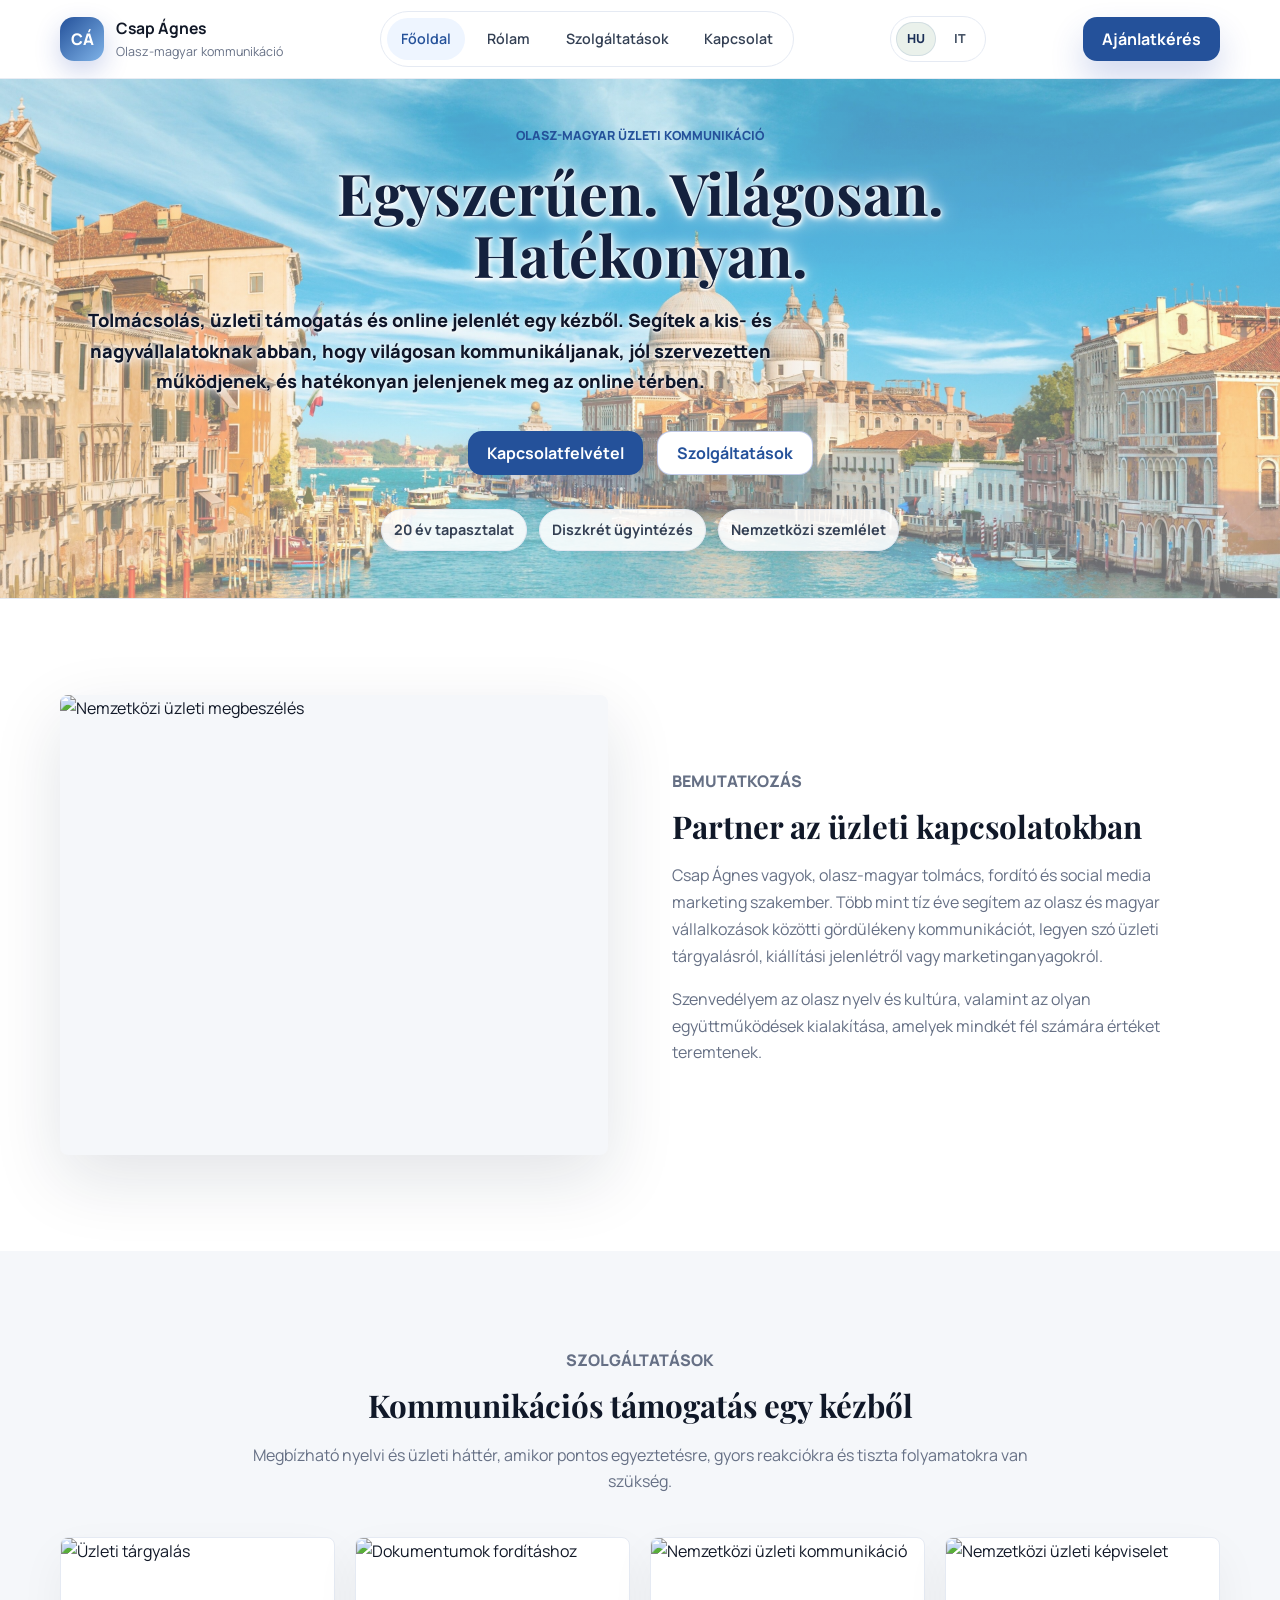
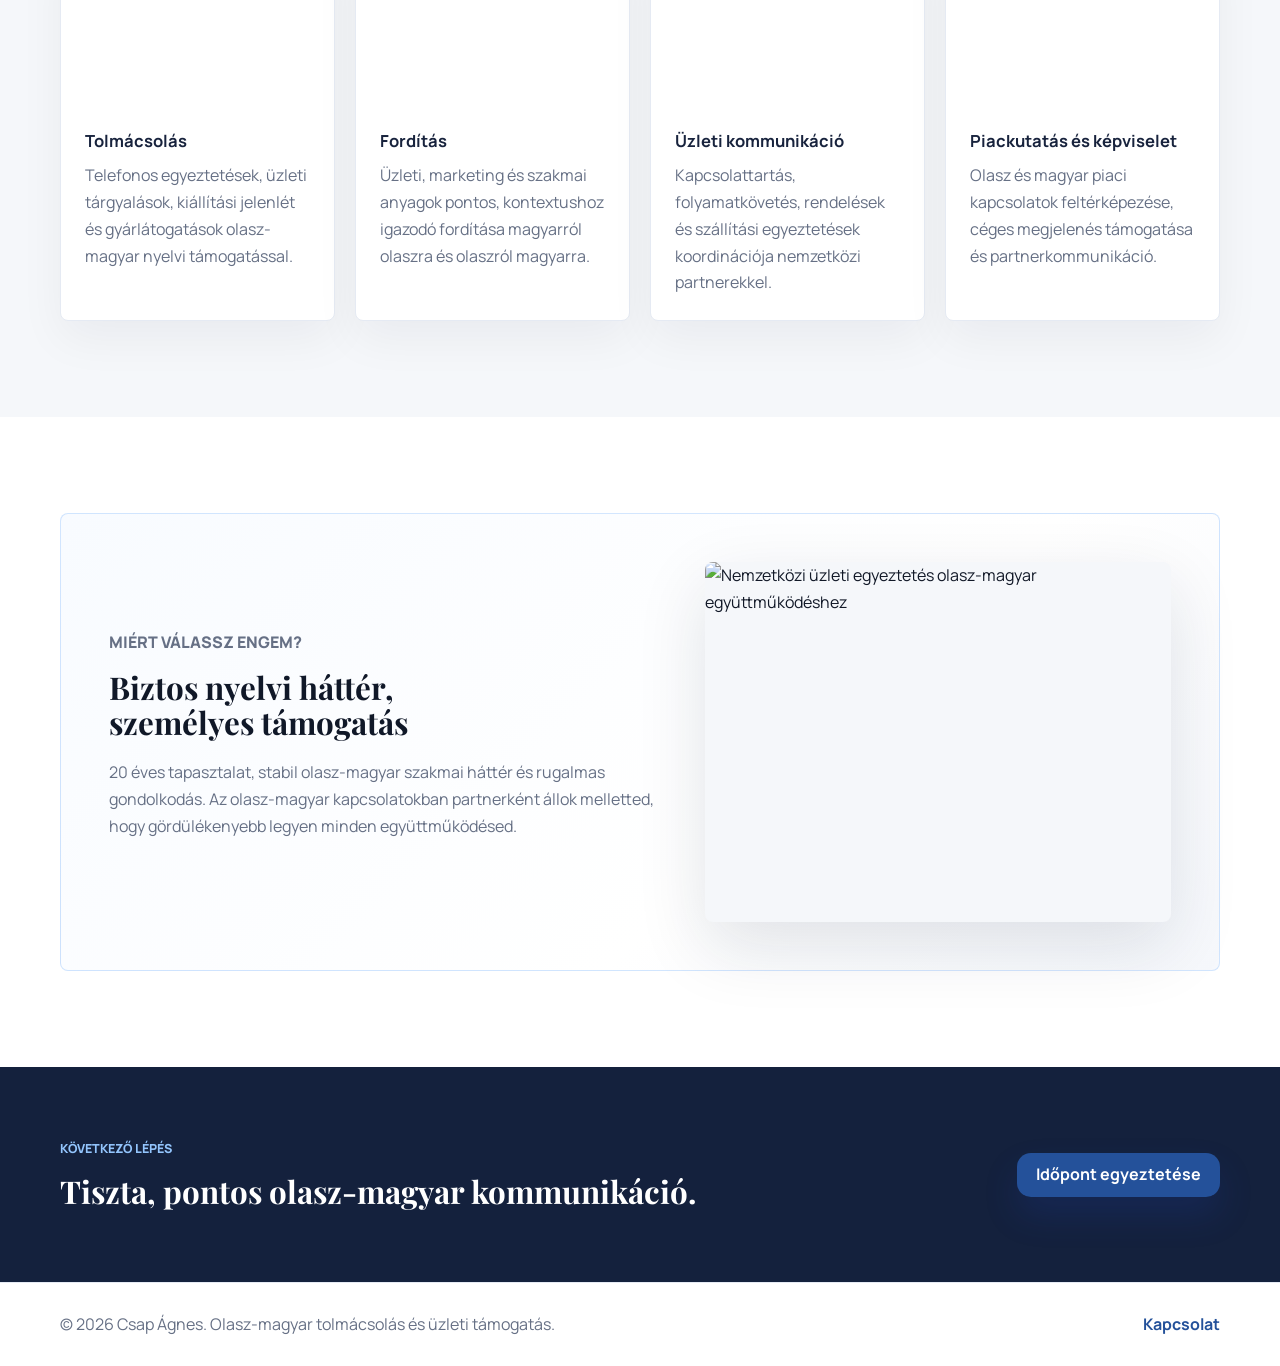
==== commit 9f89d0b0: "Hátterek módosítása" ====
--- a/index.html
+++ b/index.html
@@ -35,29 +35,19 @@
 </header>
 
 <main>
-    <section class="hero section">
-        <div class="container hero-grid">
-            <div class="hero-copy">
-                <p class="eyebrow">Olasz-magyar üzleti kommunikáció</p>
-                <h1>Egyszerűen. Világosan. Hatékonyan.</h1>
-                <p class="lead">Tolmácsolás, üzleti támogatás és online jelenlét egy kézből. Segítek a kis- és nagyvállalatoknak abban, hogy világosan kommunikáljanak, jól szervezetten működjenek, és hatékonyan jelenjenek meg az online térben.</p>
-                <div class="hero-actions">
-                    <a class="btn btn-primary" href="kapcsolat.html">Kapcsolatfelvétel</a>
-                    <a class="btn btn-secondary" href="szolgaltatasok.html">Szolgáltatások</a>
-                </div>
-                <div class="trust-row" aria-label="Fő értékek">
-                    <span>20 év tapasztalat</span>
-                    <span>Diszkrét ügyintézés</span>
-                    <span>Nemzetközi szemlélet</span>
-                </div>
+    <section class="page-hero home-hero section">
+        <div class="container home-hero-content">
+            <p class="eyebrow">Olasz-magyar üzleti kommunikáció</p>
+            <h1>Egyszerűen. Világosan. Hatékonyan.</h1>
+            <p class="lead">Tolmácsolás, üzleti támogatás és online jelenlét egy kézből. Segítek a kis- és nagyvállalatoknak abban, hogy világosan kommunikáljanak, jól szervezetten működjenek, és hatékonyan jelenjenek meg az online térben.</p>
+            <div class="hero-actions">
+                <a class="btn btn-primary" href="kapcsolat.html">Kapcsolatfelvétel</a>
+                <a class="btn btn-secondary" href="szolgaltatasok.html">Szolgáltatások</a>
             </div>
-            <div class="hero-media hero-collage" aria-label="Olasz üzleti és kulturális környezet">
-                <img class="hero-main-img" src="https://images.unsplash.com/photo-1523906834658-6e24ef2386f9?auto=format&fit=crop&w=1100&q=82" alt="Velencei csatorna Olaszországban">
-                <div class="floating-card">
-                    <span class="status-dot"></span>
-                    <strong>Magyarország és Olaszország között</strong>
-                    <small>Gyors, pontos, professzionális kommunikáció</small>
-                </div>
+            <div class="trust-row" aria-label="Fő értékek">
+                <span>20 év tapasztalat</span>
+                <span>Diszkrét ügyintézés</span>
+                <span>Nemzetközi szemlélet</span>
             </div>
         </div>
     </section>
@@ -138,4 +128,4 @@
 </footer>
 <script src="js/site.js"></script>
 </body>
-</html>
+</html>
--- a/css/style.css
+++ b/css/style.css
@@ -262,8 +262,7 @@
 
 h1,
 h2,
-h3,
-p {
+h3, p {
     margin-top: 0;
 }
 
@@ -284,6 +283,122 @@
     line-height: 1.08;
 }
 
+/* FIXÁLT UNIFORM MAGASSÁGOK SPECIÁLIS OLVASHATÓSÁGI RÉTEGGEL */
+.contact-hero,
+.services-hero,
+.home-hero,
+.about-hero {
+    background-size: cover;
+    background-position: center 50%;
+    padding: 0;
+    min-height: 520px;
+    display: flex;
+    align-items: center;
+    justify-content: center;
+    border-bottom: 1px solid var(--line);
+}
+
+.contact-hero {
+    background-image: linear-gradient(
+            to bottom,
+            rgba(255, 255, 255, 0.28) 0%,
+            rgba(244, 246, 248, 0.45) 100%
+    ), url('../images/fooldalbg.jpg');
+}
+
+.services-hero {
+    background-image: linear-gradient(
+            to bottom,
+            rgba(255, 255, 255, 0.28) 0%,
+            rgba(244, 246, 248, 0.45) 100%
+    ), url('../images/szolgaltatasokbg.jpg');
+}
+
+.home-hero {
+    background-image: linear-gradient(
+            to bottom,
+            rgba(255, 255, 255, 0.28) 0%,
+            rgba(244, 246, 248, 0.45) 100%
+    ), url('../images/kapcsolatokbg.jpg');
+}
+
+.about-hero {
+    background-image: linear-gradient(
+            to bottom,
+            rgba(255, 255, 255, 0.28) 0%,
+            rgba(244, 246, 248, 0.45) 100%
+    ), url('../images/rolambg.jpg');
+}
+
+.contact-hero-content,
+.services-hero-content,
+.home-hero-content,
+.about-hero .page-hero-grid {
+    max-width: 1160px;
+    margin: 0 auto;
+    width: 100%;
+    padding: 40px 20px;
+}
+
+/* FIX: Szövegek kényszerített központosítása a Főoldal, Szolgáltatások és Kapcsolat oldalakon asztali nézetben is */
+.contact-hero-content,
+.services-hero-content,
+.home-hero-content {
+    text-align: center;
+}
+
+.about-hero .hero-text-block {
+    max-width: 640px;
+    text-align: left;
+}
+
+.contact-hero h1,
+.services-hero h1,
+.home-hero h1,
+.about-hero h1 {
+    font-size: clamp(2.4rem, 4.5vw, 3.8rem);
+    color: var(--blue-950);
+    text-shadow:
+            0 0 20px #ffffff,
+            0 0 10px #ffffff,
+            0 2px 4px rgba(255, 255, 255, 1),
+            0 1px 2px rgba(255, 255, 255, 1);
+}
+
+/* Főoldal, Szolgáltatások és Kapcsolat oldalakon a címek asztali nézetben is középen legyenek */
+.contact-hero h1,
+.services-hero h1,
+.home-hero h1 {
+    margin-left: auto;
+    margin-right: auto;
+}
+
+.about-hero h1 {
+    margin-left: 0;
+    margin-right: 0;
+}
+
+.contact-hero .lead,
+.services-hero .lead,
+.home-hero .lead,
+.about-hero .lead {
+    color: #0f172a;
+    font-weight: 800;
+    text-shadow:
+            0 0 15px #ffffff,
+            0 0 8px #ffffff,
+            0 1px 2px rgba(255, 255, 255, 1);
+}
+
+.contact-hero .hero-actions,
+.services-hero .hero-actions,
+.home-hero .hero-actions,
+.contact-hero .trust-row,
+.services-hero .trust-row,
+.home-hero .trust-row {
+    justify-content: center;
+}
+
 h2 {
     margin-bottom: 18px;
     color: #101828;
@@ -328,7 +443,8 @@
     font-weight: 700;
     border: 1px solid var(--line);
     border-radius: 999px;
-    background: rgba(255, 255, 255, 0.78);
+    background: rgba(255, 255, 255, 0.88);
+    box-shadow: 0 4px 12px rgba(20, 33, 61, 0.04);
 }
 
 .hero-media,
@@ -768,13 +884,12 @@
     font-size: 1rem;
 }
 
-.contact-card-grid {
-    display: grid;
-    grid-template-columns: minmax(0, 0.9fr) minmax(0, 1.1fr);
-    gap: 44px;
-    align-items: stretch;
-    max-width: 1040px;
+.contact-centered-wrapper {
+    max-width: 640px;
     margin: 0 auto;
+    display: flex;
+    flex-direction: column;
+    gap: 40px;
 }
 
 .contact-card {
@@ -784,51 +899,39 @@
     box-shadow: 0 22px 58px rgba(20, 33, 61, 0.08);
 }
 
-.contact-info-card,
 .contact-form {
-    padding: 36px;
-}
-
-.contact-info-card {
-    display: grid;
-    align-content: center;
-}
-
-.contact-info-list,
-.contact-form {
+    padding: 48px;
     display: grid;
     gap: 20px;
 }
 
-.contact-info-item {
-    display: grid;
-    grid-template-columns: auto 1fr;
-    gap: 16px;
-    align-items: start;
-    padding: 18px 0;
-    border-bottom: 1px solid var(--line);
-}
-
-.contact-info-item:first-child {
-    padding-top: 0;
-}
-
-.contact-info-item:last-child {
-    padding-bottom: 0;
-    border-bottom: 0;
-}
-
-.contact-icon {
-    width: 42px;
-    height: 42px;
+.contact-horizontal-info {
+    display: flex;
+    justify-content: space-between;
+    align-items: center;
+    gap: 24px;
+    padding: 8px 0;
+}
+
+.contact-info-inline-item {
+    display: flex;
+    align-items: center;
+    gap: 14px;
+    flex: 1;
+}
+
+.contact-inline-icon {
+    width: 44px;
+    height: 44px;
     display: inline-grid;
     place-items: center;
     border-radius: 12px;
     color: var(--blue-800);
     background: var(--soft-blue);
-}
-
-.contact-icon svg {
+    flex-shrink: 0;
+}
+
+.contact-inline-icon svg {
     width: 20px;
     height: 20px;
     fill: none;
@@ -838,22 +941,21 @@
     stroke-linejoin: round;
 }
 
-.contact-info-item span:not(.contact-icon),
-.contact-info-item strong {
+.contact-inline-text span {
     display: block;
-}
-
-.contact-info-item span:not(.contact-icon) {
-    margin-bottom: 4px;
+    margin-bottom: 1px;
     color: var(--muted);
-    font-size: 0.82rem;
+    font-size: 0.8rem;
     font-weight: 700;
-}
-
-.contact-info-item strong {
+    text-transform: uppercase;
+    letter-spacing: 0.5px;
+}
+
+.contact-inline-text strong {
+    display: block;
     color: #172036;
-    font-size: 1rem;
-    line-height: 1.35;
+    font-size: 0.95rem;
+    line-height: 1.3;
 }
 
 .contact-form label {
@@ -974,8 +1076,8 @@
 
     .nav-links {
         order: 3;
-        width: calc(100% - 120px);
-        justify-content: flex-start;
+        width: 100%;
+        justify-content: center;
         overflow-x: auto;
     }
 
@@ -989,10 +1091,9 @@
     .split,
     .content-grid,
     .why-panel,
-    .process-panel,
+    .process-section,
     .cta-inner,
     .contact-grid,
-    .contact-card-grid,
     .testimonial-layout {
         grid-template-columns: 1fr;
     }
@@ -1016,8 +1117,73 @@
         padding: 70px 0;
     }
 
-    .hero {
-        padding-top: 76px;
+    .contact-hero,
+    .services-hero,
+    .home-hero {
+        min-height: 380px;
+        text-align: center;
+    }
+
+    .contact-hero h1,
+    .services-hero h1,
+    .home-hero h1 {
+        margin-left: auto;
+        margin-right: auto;
+    }
+
+    /* RÓLAM HŐS SZEKCIÓ (Mobilnézetben is balra zárt és érintetlen marad) */
+    .about-hero {
+        min-height: 380px;
+        text-align: left;
+    }
+
+    .about-hero .page-hero-grid {
+        display: grid;
+        grid-template-columns: 1fr;
+        text-align: left;
+    }
+
+    .about-hero .hero-text-block {
+        text-align: left;
+    }
+
+    .about-hero h1 {
+        margin-left: 0;
+        margin-right: 0;
+    }
+
+    .story-section .content-grid {
+        text-align: center;
+    }
+
+    .side-panel.image-side-panel {
+        display: flex;
+        flex-direction: column;
+        align-items: center;
+        text-align: center;
+    }
+
+    .side-panel.image-side-panel img {
+        margin-left: auto;
+        margin-right: auto;
+    }
+
+    .article-body {
+        text-align: center;
+    }
+
+    .section-heading.align-left {
+        text-align: center;
+    }
+
+    .timeline-item {
+        grid-template-columns: 1fr;
+        justify-items: center;
+        text-align: center;
+    }
+
+    .timeline-item span {
+        display: none;
     }
 
     .navbar {
@@ -1063,7 +1229,8 @@
     }
 
     .portrait-card {
-        justify-self: stretch;
+        justify-self: center;
+        margin: 0 auto;
         width: 100%;
         max-width: 340px;
     }
@@ -1116,8 +1283,10 @@
     .side-panel,
     .services-intro-card,
     .testimonial-card,
-    .contact-panel,
-    .contact-info-card,
+    .contact-panel {
+        padding: 28px;
+    }
+
     .contact-form {
         padding: 28px;
     }
@@ -1126,12 +1295,11 @@
         padding: 70px 0;
     }
 
-    .contact-card-grid {
-        gap: 24px;
-    }
-
-    .contact-info-card {
-        align-content: start;
+    .contact-horizontal-info {
+        flex-direction: column;
+        align-items: flex-start;
+        gap: 20px;
+        padding-left: 10px;
     }
 
     .service-accordion summary {
@@ -1188,6 +1356,7 @@
         width: 100%;
         gap: 3px;
         padding: 5px;
+        justify-content: center;
     }
 
     .language-switcher {
@@ -1222,4 +1391,4 @@
     .contact-panel h2 {
         font-size: 1.24rem;
     }
-}
+}
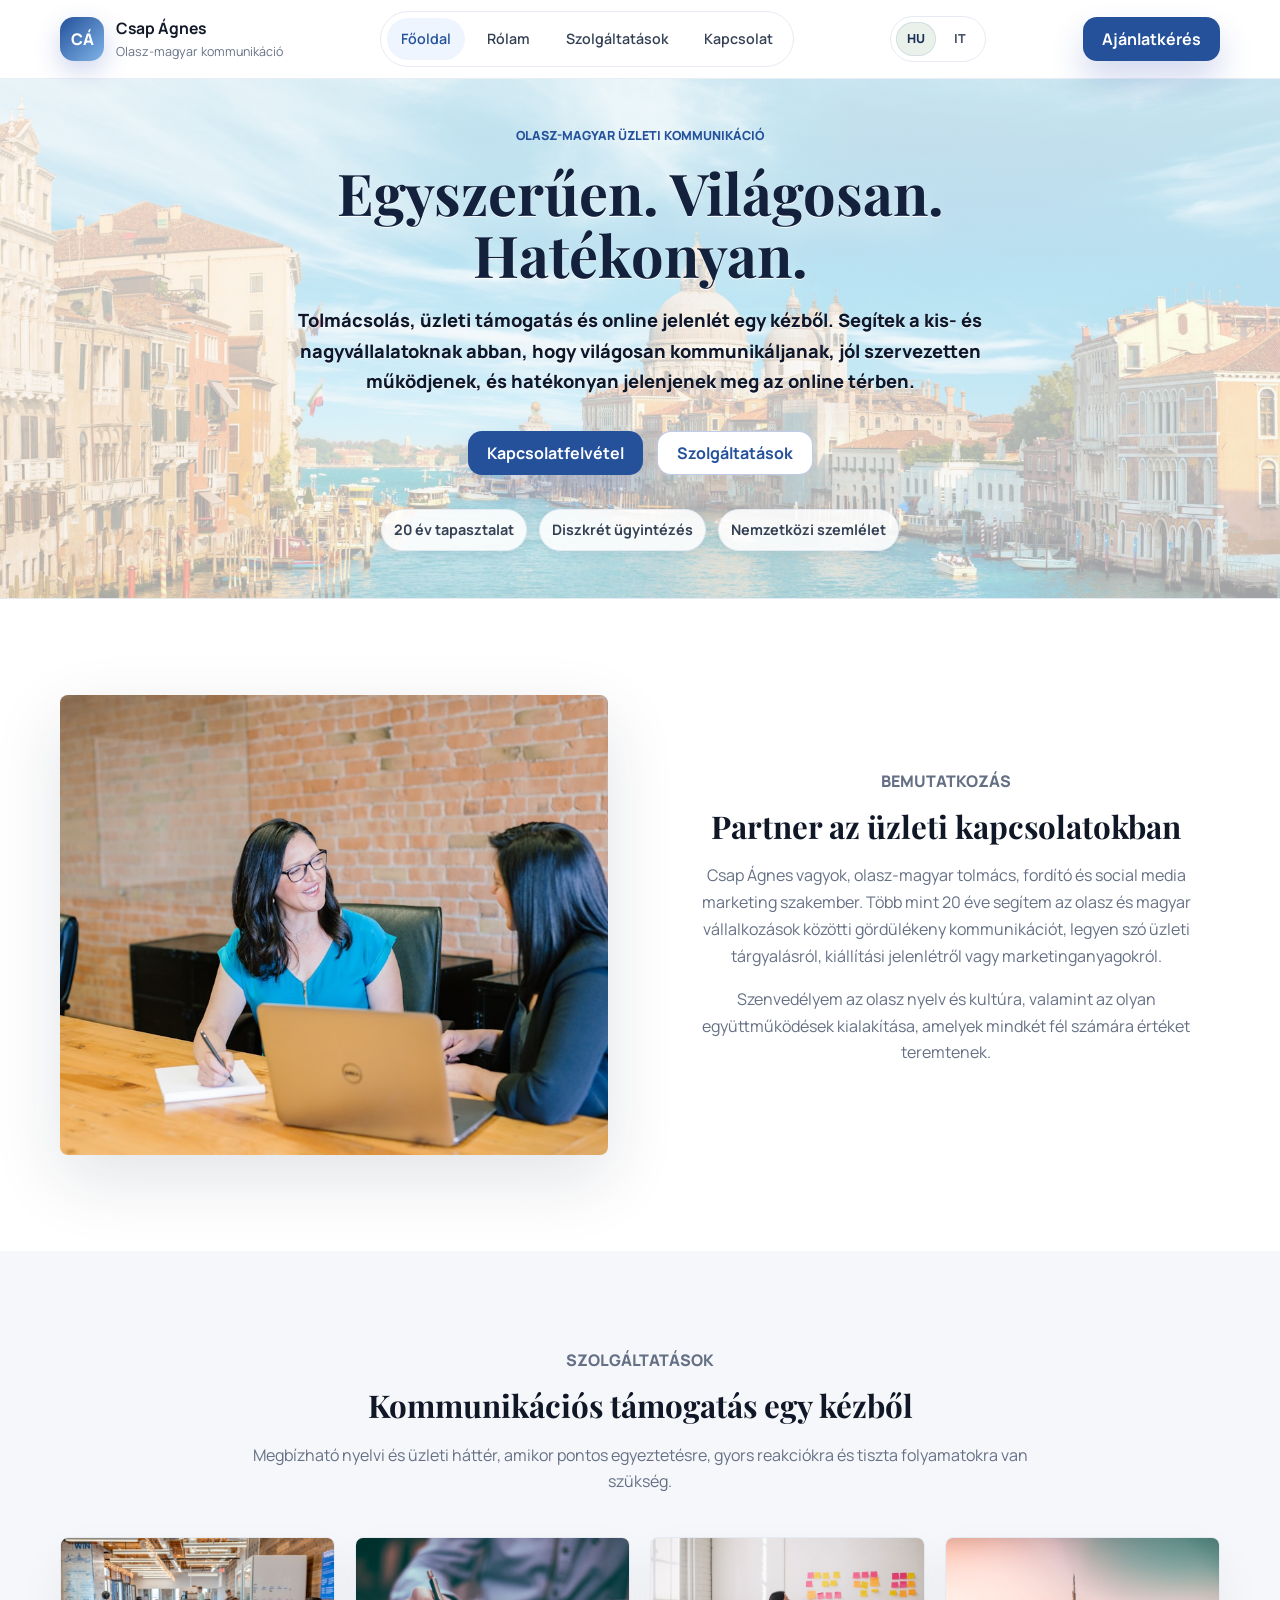
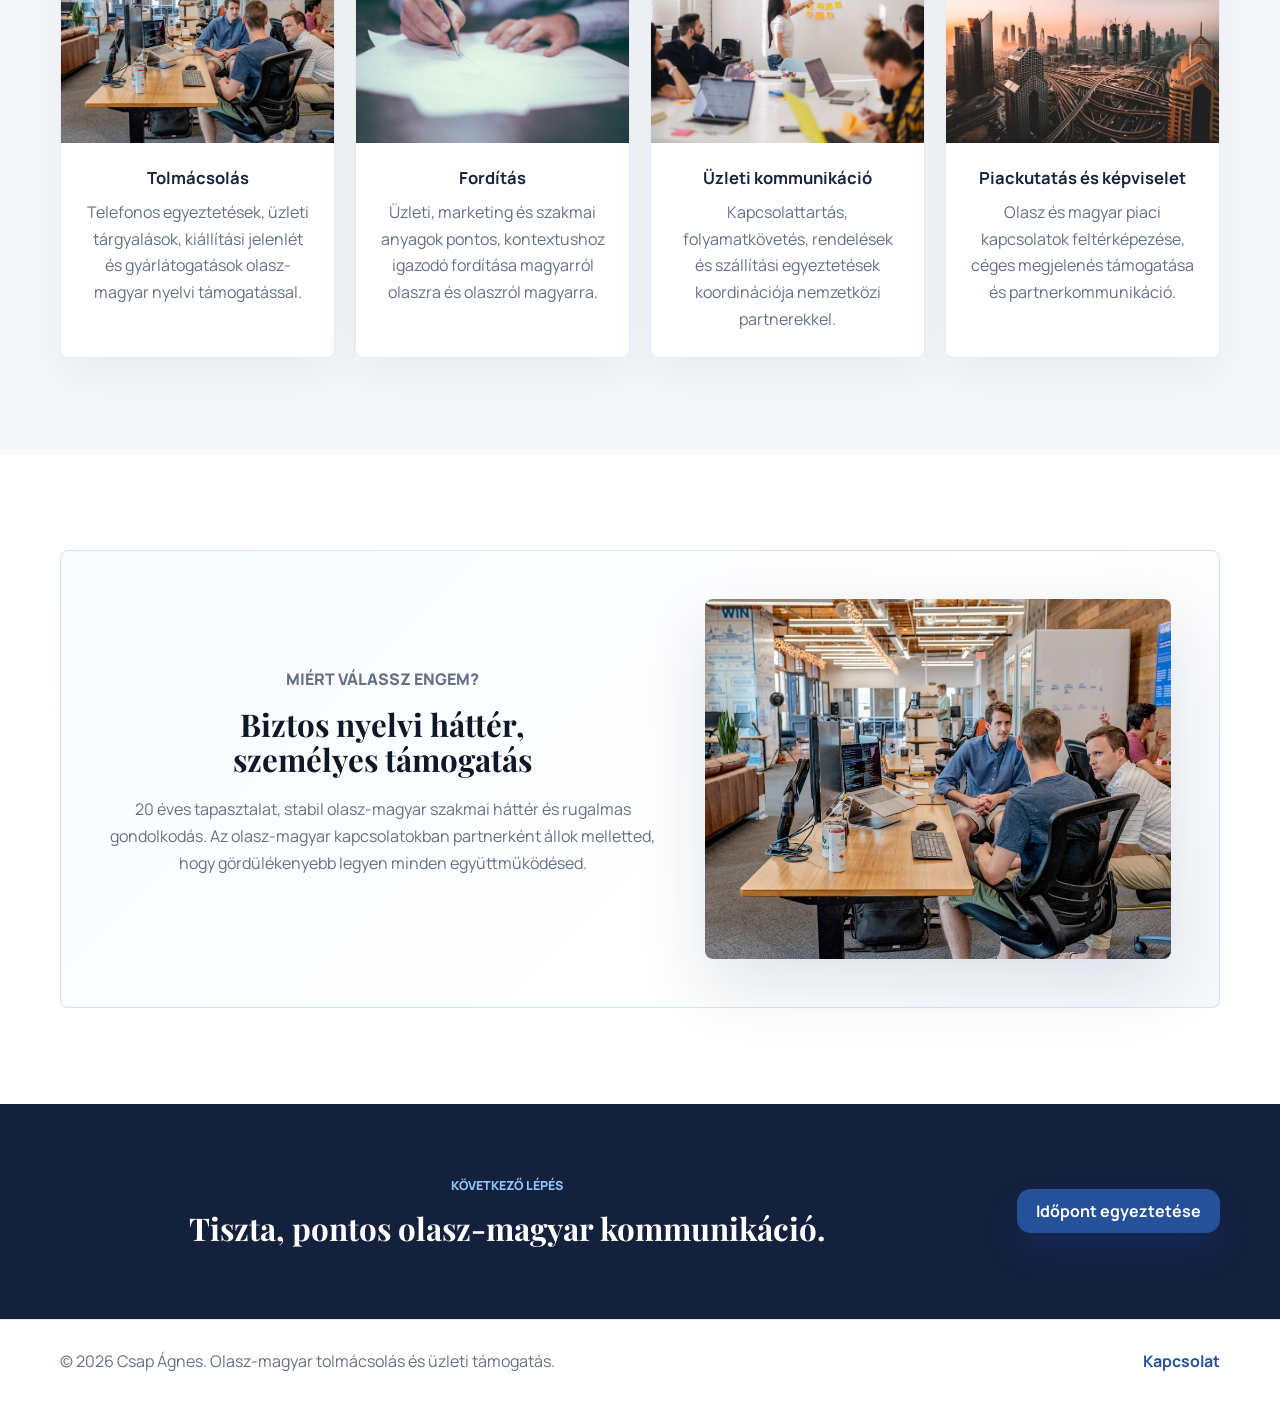
==== commit 7637d055: "Hibakeresés + javítás" ====
--- a/index.html
+++ b/index.html
@@ -5,6 +5,12 @@
     <meta name="viewport" content="width=device-width, initial-scale=1.0">
     <meta name="description" content="Olasz-magyar tolmácsolás, fordítás és üzleti kommunikációs támogatás vállalatoknak.">
     <title>Csap Ágnes | Olasz-magyar tolmács és üzleti támogatás</title>
+    <link rel="canonical" href="index.html">
+    <meta property="og:type" content="website">
+    <meta property="og:title" content="Csap Ágnes | Olasz-magyar tolmács és üzleti támogatás">
+    <meta property="og:description" content="Olasz-magyar tolmácsolás, fordítás és üzleti kommunikációs támogatás vállalatoknak.">
+    <meta property="og:image" content="images/Csapagnes-900x1200-enhanced.webp">
+    <meta name="twitter:card" content="summary_large_image">
     <link rel="preconnect" href="https://fonts.googleapis.com">
     <link rel="preconnect" href="https://fonts.gstatic.com" crossorigin>
     <link href="https://fonts.googleapis.com/css2?family=Manrope:wght@400;500;600;700;800&family=Playfair+Display:wght@600;700&display=swap" rel="stylesheet">
@@ -55,12 +61,12 @@
     <section class="section intro-section">
         <div class="container split visual-split">
             <div class="feature-image">
-                <img src="https://images.unsplash.com/photo-1551836022-d5d88e9218df?auto=format&fit=crop&w=1000&q=82" alt="Nemzetközi üzleti megbeszélés">
+                <img src="images/business-meeting.jpg" alt="Nemzetközi üzleti megbeszélés" loading="lazy" decoding="async" width="1000" height="667">
             </div>
             <div class="rich-text">
                 <p class="eyebrow">Bemutatkozás</p>
                 <h2>Partner az üzleti kapcsolatokban</h2>
-                <p>Csap Ágnes vagyok, olasz-magyar tolmács, fordító és social media marketing szakember. Több mint tíz éve segítem az olasz és magyar vállalkozások közötti gördülékeny kommunikációt, legyen szó üzleti tárgyalásról, kiállítási jelenlétről vagy marketinganyagokról.</p>
+                <p>Csap Ágnes vagyok, olasz-magyar tolmács, fordító és social media marketing szakember. Több mint 20 éve segítem az olasz és magyar vállalkozások közötti gördülékeny kommunikációt, legyen szó üzleti tárgyalásról, kiállítási jelenlétről vagy marketinganyagokról.</p>
                 <p>Szenvedélyem az olasz nyelv és kultúra, valamint az olyan együttműködések kialakítása, amelyek mindkét fél számára értéket teremtenek.</p>
             </div>
         </div>
@@ -75,22 +81,22 @@
             </div>
             <div class="service-grid image-service-grid">
                 <article class="service-card">
-                    <img src="https://images.unsplash.com/photo-1556761175-b413da4baf72?auto=format&fit=crop&w=700&q=80" alt="Üzleti tárgyalás">
+                    <img src="images/business-negotiation.jpg" alt="Üzleti tárgyalás" loading="lazy" decoding="async" width="700" height="525">
                     <h3>Tolmácsolás</h3>
                     <p>Telefonos egyeztetések, üzleti tárgyalások, kiállítási jelenlét és gyárlátogatások olasz-magyar nyelvi támogatással.</p>
                 </article>
                 <article class="service-card">
-                    <img src="https://images.unsplash.com/photo-1450101499163-c8848c66ca85?auto=format&fit=crop&w=700&q=80" alt="Dokumentumok fordításhoz">
+                    <img src="images/business-documents.jpg" alt="Dokumentumok fordításhoz" loading="lazy" decoding="async" width="700" height="525">
                     <h3>Fordítás</h3>
                     <p>Üzleti, marketing és szakmai anyagok pontos, kontextushoz igazodó fordítása magyarról olaszra és olaszról magyarra.</p>
                 </article>
                 <article class="service-card">
-                    <img src="https://images.unsplash.com/photo-1552664730-d307ca884978?auto=format&fit=crop&w=700&q=80" alt="Nemzetközi üzleti kommunikáció">
+                    <img src="images/business-communication.jpg" alt="Nemzetközi üzleti kommunikáció" loading="lazy" decoding="async" width="700" height="525">
                     <h3>Üzleti kommunikáció</h3>
                     <p>Kapcsolattartás, folyamatkövetés, rendelések és szállítási egyeztetések koordinációja nemzetközi partnerekkel.</p>
                 </article>
                 <article class="service-card">
-                    <img src="https://images.unsplash.com/photo-1512453979798-5ea266f8880c?auto=format&fit=crop&w=700&q=80" alt="Nemzetközi üzleti képviselet">
+                    <img src="images/business-representation.jpg" alt="Nemzetközi üzleti képviselet" loading="lazy" decoding="async" width="700" height="525">
                     <h3>Piackutatás és képviselet</h3>
                     <p>Olasz és magyar piaci kapcsolatok feltérképezése, céges megjelenés támogatása és partnerkommunikáció.</p>
                 </article>
@@ -105,7 +111,7 @@
                 <h2>Biztos nyelvi háttér, személyes támogatás</h2>
                 <p>20 éves tapasztalat, stabil olasz-magyar szakmai háttér és rugalmas gondolkodás. Az olasz-magyar kapcsolatokban partnerként állok melletted, hogy gördülékenyebb legyen minden együttműködésed.</p>
             </div>
-            <img src="https://images.unsplash.com/photo-1556761175-b413da4baf72?auto=format&fit=crop&w=900&q=82" alt="Nemzetközi üzleti egyeztetés olasz-magyar együttműködéshez">
+            <img src="images/business-collaboration.jpg" alt="Nemzetközi üzleti egyeztetés olasz-magyar együttműködéshez" loading="lazy" decoding="async" width="900" height="600">
         </div>
     </section>
 
@@ -128,4 +134,4 @@
 </footer>
 <script src="js/site.js"></script>
 </body>
-</html>+</html>
--- a/css/style.css
+++ b/css/style.css
@@ -38,6 +38,7 @@
     display: block;
     width: 100%;
     max-width: 100%;
+    height: auto;
 }
 
 a {
@@ -50,6 +51,16 @@
 select,
 textarea {
     font: inherit;
+}
+
+a:focus-visible,
+button:focus-visible,
+summary:focus-visible,
+input:focus-visible,
+select:focus-visible,
+textarea:focus-visible {
+    outline: 3px solid rgba(47, 111, 189, 0.55);
+    outline-offset: 4px;
 }
 
 .container {
@@ -301,32 +312,32 @@
 .contact-hero {
     background-image: linear-gradient(
             to bottom,
-            rgba(255, 255, 255, 0.28) 0%,
-            rgba(244, 246, 248, 0.45) 100%
+            rgba(255, 255, 255, 0.78) 0%,
+            rgba(244, 246, 248, 0.66) 100%
     ), url('../images/fooldalbg.jpg');
 }
 
 .services-hero {
     background-image: linear-gradient(
             to bottom,
-            rgba(255, 255, 255, 0.28) 0%,
-            rgba(244, 246, 248, 0.45) 100%
+            rgba(255, 255, 255, 0.78) 0%,
+            rgba(244, 246, 248, 0.66) 100%
     ), url('../images/szolgaltatasokbg.jpg');
 }
 
 .home-hero {
     background-image: linear-gradient(
             to bottom,
-            rgba(255, 255, 255, 0.28) 0%,
-            rgba(244, 246, 248, 0.45) 100%
+            rgba(255, 255, 255, 0.78) 0%,
+            rgba(244, 246, 248, 0.66) 100%
     ), url('../images/kapcsolatokbg.jpg');
 }
 
 .about-hero {
     background-image: linear-gradient(
             to bottom,
-            rgba(255, 255, 255, 0.28) 0%,
-            rgba(244, 246, 248, 0.45) 100%
+            rgba(255, 255, 255, 0.78) 0%,
+            rgba(244, 246, 248, 0.66) 100%
     ), url('../images/rolambg.jpg');
 }
 
@@ -340,7 +351,7 @@
     padding: 40px 20px;
 }
 
-/* FIX: Szövegek kényszerített központosítása a Főoldal, Szolgáltatások és Kapcsolat oldalakon asztali nézetben is */
+/* FIX: Szövegek kényszerített központosítása a Főoldal, Szolgáltatások és Kapcsolat oldal hős szakaszaiban */
 .contact-hero-content,
 .services-hero-content,
 .home-hero-content {
@@ -359,10 +370,8 @@
     font-size: clamp(2.4rem, 4.5vw, 3.8rem);
     color: var(--blue-950);
     text-shadow:
-            0 0 20px #ffffff,
-            0 0 10px #ffffff,
-            0 2px 4px rgba(255, 255, 255, 1),
-            0 1px 2px rgba(255, 255, 255, 1);
+            0 1px 0 rgba(255, 255, 255, 0.9),
+            0 12px 28px rgba(255, 255, 255, 0.52);
 }
 
 /* Főoldal, Szolgáltatások és Kapcsolat oldalakon a címek asztali nézetben is középen legyenek */
@@ -385,9 +394,16 @@
     color: #0f172a;
     font-weight: 800;
     text-shadow:
-            0 0 15px #ffffff,
-            0 0 8px #ffffff,
-            0 1px 2px rgba(255, 255, 255, 1);
+            0 1px 0 rgba(255, 255, 255, 0.86),
+            0 10px 24px rgba(255, 255, 255, 0.48);
+}
+
+.contact-hero-content .lead,
+.services-hero-content .lead,
+.home-hero-content .lead {
+    text-align: center;
+    margin-left: auto;
+    margin-right: auto;
 }
 
 .contact-hero .hero-actions,
@@ -557,6 +573,17 @@
     text-align: center;
 }
 
+.section-heading p,
+.section-heading .lead,
+.rich-text,
+.rich-text p,
+.why-panel > div,
+.why-panel p,
+.cta-inner > div,
+.cta-inner p {
+    text-align: center;
+}
+
 .section-heading.align-left {
     margin-left: 0;
     text-align: left;
@@ -582,14 +609,29 @@
 }
 
 .image-service-grid .service-card img {
-    height: 168px;
+    aspect-ratio: 4 / 3;
+    height: auto;
     object-fit: cover;
+}
+
+.image-service-grid .service-card:nth-child(1) img,
+.image-service-grid .service-card:nth-child(3) img {
+    object-position: center 38%;
+}
+
+.image-service-grid .service-card:nth-child(2) img {
+    object-position: center 52%;
+}
+
+.image-service-grid .service-card:nth-child(4) img {
+    object-position: center 44%;
 }
 
 .service-card h3,
 .service-card p {
     padding-left: 24px;
     padding-right: 24px;
+    text-align: center;
 }
 
 .service-card h3 {
@@ -907,17 +949,19 @@
 
 .contact-horizontal-info {
     display: flex;
-    justify-content: space-between;
+    justify-content: center;
     align-items: center;
     gap: 24px;
     padding: 8px 0;
+    flex-wrap: wrap;
 }
 
 .contact-info-inline-item {
     display: flex;
     align-items: center;
     gap: 14px;
-    flex: 1;
+    flex: 1 1 180px;
+    min-width: 0;
 }
 
 .contact-inline-icon {
@@ -956,6 +1000,7 @@
     color: #172036;
     font-size: 0.95rem;
     line-height: 1.3;
+    overflow-wrap: anywhere;
 }
 
 .contact-form label {
@@ -974,7 +1019,6 @@
     padding: 14px 15px;
     color: var(--ink);
     background: #ffffff;
-    outline: none;
     transition: border-color 180ms ease, box-shadow 180ms ease;
 }
 
@@ -1091,7 +1135,7 @@
     .split,
     .content-grid,
     .why-panel,
-    .process-section,
+    .process-panel,
     .cta-inner,
     .contact-grid,
     .testimonial-layout {
@@ -1391,4 +1435,4 @@
     .contact-panel h2 {
         font-size: 1.24rem;
     }
-}+}
